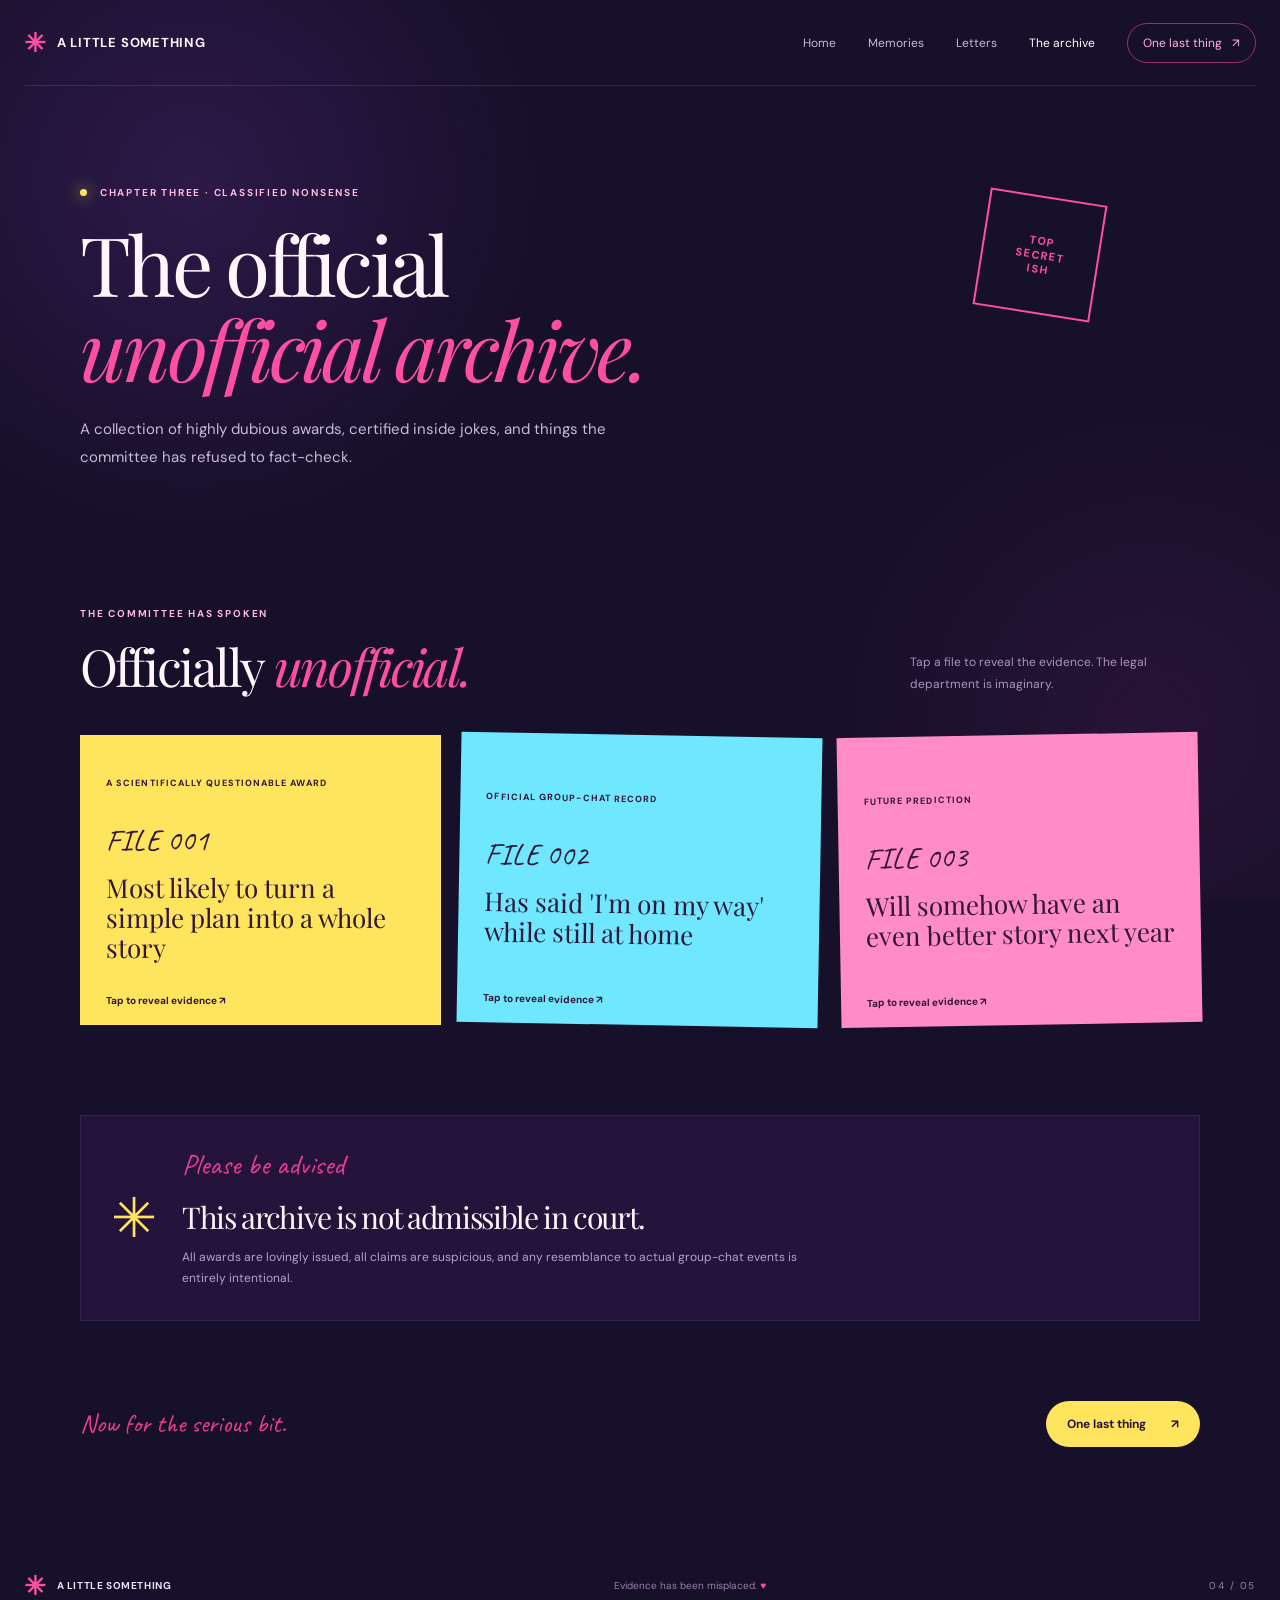
==== archive.html @ 9e16cc61 "first upload" ====
<!doctype html>
<html lang="en">
<head>
  <meta charset="utf-8"><meta name="viewport" content="width=device-width, initial-scale=1"><meta name="theme-color" content="#17102b"><title>The Unfiltered Archive</title>
  <link rel="preconnect" href="https://fonts.googleapis.com"><link rel="preconnect" href="https://fonts.gstatic.com" crossorigin>
  <link href="https://fonts.googleapis.com/css2?family=DM+Sans:wght@400;500;600;700&family=Playfair+Display:ital,wght@0,400;0,500;0,600;1,400;1,500&family=Caveat:wght@400;500;600;700&display=swap" rel="stylesheet">
  <link rel="stylesheet" href="styles.css"><script src="script.js" defer></script>
</head>
<body data-page="archive">
  <div class="scroll-progress" aria-hidden="true"></div>
  <header class="site-header"><a class="brand" href="index.html"><span class="brand-mark">✳</span> a little something</a><button class="menu-toggle" aria-label="Open navigation" aria-expanded="false">☰</button><nav class="site-nav"><a href="index.html">Home</a><a href="memories.html">Memories</a><a href="letters.html">Letters</a><a class="active" href="archive.html">The archive</a><a class="nav-special" href="final.html">One last thing <span>↗</span></a></nav></header>
  <main class="inner-page">
    <section class="page-hero archive-hero section-wrap"><p class="eyebrow"><span class="eyebrow-dot"></span> CHAPTER THREE · CLASSIFIED NONSENSE</p><h1>The official<br><em>unofficial archive.</em></h1><p class="hero-lede">A collection of highly dubious awards, certified inside jokes, and things the committee has refused to fact-check.</p><div class="archive-stamp">TOP<br>SECRET<br><span>ISH</span></div></section>
    <section class="section-wrap content-section"><div class="section-heading heading-row"><div><p class="eyebrow">THE COMMITTEE HAS SPOKEN</p><h2>Officially <em>unofficial.</em></h2></div><p class="section-aside">Tap a file to reveal the evidence. The legal department is imaginary.</p></div><div class="facts-grid" id="facts-grid"></div></section>
    <section class="section-wrap archive-note"><div class="archive-note-symbol">✳</div><div><span class="handwritten">Please be advised</span><h2>This archive is not admissible in court.</h2><p>All awards are lovingly issued, all claims are suspicious, and any resemblance to actual group-chat events is entirely intentional.</p></div></section>
    <section class="page-next section-wrap"><span class="handwritten">Now for the serious bit.</span><a class="button button-dark" href="final.html">One last thing <span>↗</span></a></section>
  </main>
  <footer class="site-footer"><a class="brand" href="index.html"><span class="brand-mark">✳</span> a little something</a><span>Evidence has been misplaced. <span class="footer-heart">♥</span></span><span class="footer-page">04 / 05</span></footer>
</body>
</html>
---- styles.css ----
/* Birthday scrapbook theme: electric pink, purple, lemon and blue */
:root {
  --navy: #17102b;
  --navy-2: #261442;
  --slate: #392052;
  --pink: #ff4fa3;
  --pink-light: #ffb8dc;
  --paper: #fff0f7;
  --paper-deep: #ffcce5;
  --ink: #3c1740;
  --muted: #c0a9d0;
  --yellow: #ffe45e;
  --blue: #6ee7ff;
  --purple: #b58aff;
  --serif: "Playfair Display", Georgia, serif;
  --sans: "DM Sans", sans-serif;
  --script: "Caveat", cursive;
}
* { box-sizing: border-box; }
html { scroll-behavior: smooth; }
body { margin: 0; background: var(--navy); color: #fff5fb; font-family: var(--sans); overflow-x: hidden; }
body::before { content: ""; position: fixed; inset: 0; pointer-events: none; z-index: -1; opacity: .25; background-image: radial-gradient(circle at 15% 20%, #7138a0 0, transparent 28%), radial-gradient(circle at 90% 80%, #5c205d 0, transparent 25%); }
a { color: inherit; text-decoration: none; }
button { font: inherit; cursor: pointer; }
img { display: block; max-width: 100%; }
[hidden] { display: none !important; }
.scroll-progress { position: fixed; z-index: 100; top: 0; left: 0; height: 4px; width: 0; background: linear-gradient(90deg,var(--pink),var(--yellow),var(--blue)); }
.site-header { width: min(1240px, calc(100% - 48px)); margin: auto; height: 86px; display: flex; align-items: center; justify-content: space-between; border-bottom: 1px solid rgba(255,255,255,.1); position: relative; z-index: 20; }
.brand { display: inline-flex; align-items: center; gap: 10px; font-size: 13px; font-weight: 700; letter-spacing: .06em; text-transform: uppercase; white-space: nowrap; }
.brand-mark { color: var(--pink); font-size: 26px; }
.site-nav { display: flex; align-items: center; gap: clamp(14px,2.5vw,34px); color: #c8b8d8; font-size: 12px; }
.site-nav a { transition: color .2s, transform .2s; }
.site-nav a:hover,.site-nav a.active { color: #fff; }
.site-nav a:hover { transform: translateY(-2px); }
.nav-special { border: 1px solid rgba(255,79,163,.55); border-radius: 99px; padding: 11px 15px; color: var(--pink-light)!important; }
.nav-special span { margin-left: 7px; }
.menu-toggle { display: none; color: white; border: 1px solid #57416c; background: transparent; border-radius: 10px; padding: 8px 11px; }
.section-wrap { width: min(1120px, calc(100% - 48px)); margin-inline: auto; }
.home-hero { min-height: 650px; display: grid; grid-template-columns: 1.05fr .95fr; align-items: center; position: relative; padding-top: 45px; padding-bottom: 90px; }
.hero-copy { position: relative; z-index: 2; animation: rise .8s both; }
.eyebrow { color: var(--pink-light); font-size: 10px; font-weight: 700; letter-spacing: .18em; text-transform: uppercase; margin: 0 0 22px; }
.eyebrow-dot { display: inline-block; width: 7px; height: 7px; background: var(--yellow); border-radius: 50%; margin-right: 9px; box-shadow: 0 0 15px var(--yellow); }
h1,h2,h3,p { margin-top: 0; }
h1,h2 { font-family: var(--serif); font-weight: 400; letter-spacing: -.045em; }
h1 { font-size: clamp(48px,6.3vw,82px); line-height: 1.04; margin-bottom: 23px; }
h1 em,h2 em { color: var(--pink); font-weight: 400; }
.hero-lede { color: #c8bad5; font-size: 15px; line-height: 1.9; max-width: 475px; }
.button { border: 0; display: inline-flex; gap: 25px; align-items: center; justify-content: center; border-radius: 999px; padding: 15px 21px; font-size: 12px; font-weight: 700; transition: transform .2s, box-shadow .2s; }
.button:hover { transform: translateY(-3px); box-shadow: 0 12px 28px #0003; }
.button-primary { background: var(--pink); color: #301032; box-shadow: 0 7px 25px #ff4fa333; }
.button-dark { background: var(--yellow); color: #291339; }
.button-outline { color: white; border: 1px solid #8e6ba5; background: transparent; }
.hero-signoff { display: flex; align-items: center; gap: 11px; margin-top: 35px; color: #a993bd; font-size: 11px; }
.scribble-heart { color: var(--pink); font-size: 26px; }
.hero-art { position: relative; min-height: 470px; animation: rise .9s .15s both; }
.photo-card { position: absolute; background: #fff1f7; padding: 10px 10px 34px; box-shadow: 0 24px 65px #0005; color: var(--ink); }
.photo-card img { width: 100%; height: 100%; object-fit: cover; }
.photo-card-main { width: 300px; height: 355px; top: 45px; left: 50px; transform: rotate(5deg); }
.photo-caption { font: 22px var(--script); display: block; padding: 5px 4px 0; }
.photo-card-small { width: 170px; height: 190px; top: 235px; right: 5px; transform: rotate(-9deg); z-index: 2; padding-bottom: 26px; }
.mini-tape { position: absolute; width: 62px; height: 18px; background: #ffe45ecc; top: -8px; left: 40%; transform: rotate(6deg); }
.hero-note { position: absolute; z-index: 3; right: 15px; top: 38px; background: var(--yellow); color: #3c1740; padding: 16px 19px; transform: rotate(7deg); box-shadow: 0 8px 20px #0002; }
.hero-note span:first-child { display: block; font-size: 8px; text-transform: uppercase; letter-spacing: .15em; margin-bottom: 7px; }
.hero-note strong { font: 21px/1.2 var(--script); }
.note-doodle { position: absolute; right: 8px; bottom: -15px; font-size: 27px; color: #ed3d91; }
.sticker { position: absolute; color: var(--pink); font-size: 54px; z-index: 4; }
.sticker-star { top: 5px; left: 12px; transform: rotate(-12deg); }
.sticker-sparkle { bottom: 22px; left: 20px; color: var(--blue); font-size: 45px; }
.hero-orbit { position: absolute; border: 1px solid #ff4fa329; border-radius: 50%; pointer-events: none; }
.orbit-one { width: 580px; height: 580px; right: -140px; top: 20px; }
.orbit-two { width: 420px; height: 420px; right: -60px; top: 100px; border-color: #b58aff26; }
.hero-bottom-label { position: absolute; bottom: 27px; left: 0; right: 0; display: flex; align-items: center; gap: 16px; color: #8f7ba4; font-size: 9px; letter-spacing: .16em; }
.hero-bottom-label .line { width: 60px; height: 1px; background: #5e496e; }
.welcome-section { padding-top: 70px; padding-bottom: 100px; }
.section-heading { margin-bottom: 28px; }
.section-heading h2 { font-size: clamp(35px,4vw,52px); margin-bottom: 0; }
.section-heading .eyebrow { margin-bottom: 12px; }
.welcome-card { max-width: 800px; margin-inline: auto; }
.paper-card { position: relative; background: var(--paper); color: var(--ink); padding: clamp(28px,5vw,58px); box-shadow: 12px 15px 0 #ff4fa32b; }
.paper-card::before { content: ""; position: absolute; inset: 12px; border: 1px dashed #e8a9c9; pointer-events: none; }
.handwritten { display: block; color: #e83d91; font: 29px var(--script); margin-bottom: 14px; }
.welcome-card p,.final-letter p { position: relative; font-size: 14px; line-height: 1.95; color: #65435f; max-width: 690px; }
.welcome-signature { position: relative; margin-top: 25px; font: 22px var(--script); }
.signature-heart { color: #ff4fa3; font-size: 20px; margin-left: 6px; }
.heading-row { display: flex; align-items: end; justify-content: space-between; gap: 30px; }
.section-aside { max-width: 290px; color: #a997ba; font-size: 12px; line-height: 1.8; margin-bottom: 4px; }
.chapter-section { padding-bottom: 110px; }
.chapter-grid { display: grid; grid-template-columns: repeat(4,1fr); gap: 15px; margin-top: 32px; }
.chapter-card { position: relative; min-height: 275px; border-radius: 5px; padding: 24px 21px; color: #301638; overflow: hidden; transition: transform .25s; }
.chapter-card:hover { transform: translateY(-7px) rotate(-1deg); }
.chapter-pink { background: #ff8bc7; }.chapter-yellow { background: #ffe45e; }.chapter-blue { background: #6ee7ff; }.chapter-purple { background: #b58aff; }
.chapter-number { font-size: 10px; font-weight: 700; opacity: .65; letter-spacing: .1em; }
.chapter-icon { display: block; font-size: 29px; margin-top: 26px; }
.chapter-card h3 { font: 26px/1.1 var(--serif); margin: 17px 0 10px; }
.chapter-card p { font-size: 11px; line-height: 1.7; max-width: 200px; }
.chapter-link { position: absolute; bottom: 20px; font-size: 10px; font-weight: 700; }
.quote-strip { padding: 55px 24px 60px; text-align: center; background: #24133b; border-top: 1px solid #ffffff12; border-bottom: 1px solid #ffffff12; }
.quote-mark { font: 60px var(--serif); color: var(--pink); line-height: .8; }
.quote-strip p { font: clamp(23px,3vw,36px) var(--serif); margin: 10px 0 18px; }
.quote-credit { color: #9f8ab5; font-size: 9px; letter-spacing: .17em; }
.site-footer { width: min(1240px,calc(100% - 48px)); margin: auto; padding: 25px 0; min-height: 88px; display: flex; align-items: center; justify-content: space-between; gap: 20px; color: #9580aa; font-size: 10px; }
.site-footer .brand { color: #eee2f8; font-size: 10px; }
.footer-heart { color: var(--pink); }
.footer-page { letter-spacing: .15em; }
.inner-page { min-height: 75vh; }
.page-hero { position: relative; padding-top: 100px; padding-bottom: 85px; min-height: 390px; }
.page-hero h1 { font-size: clamp(48px,7vw,82px); }
.page-hero .hero-lede { max-width: 530px; }
.hero-stamp,.archive-stamp { position: absolute; right: 9%; top: 110px; width: 118px; height: 118px; border: 2px solid var(--yellow); border-radius: 50%; color: var(--yellow); display: grid; place-content: center; text-align: center; font-size: 11px; font-weight: 700; letter-spacing: .13em; transform: rotate(12deg); }
.hero-stamp span { font-size: 20px; }
.content-section { padding-top: 35px; padding-bottom: 85px; }
.video-grid { display: grid; grid-template-columns: repeat(3,1fr); gap: 18px; margin-top: 35px; }
.video-card { background: #25173a; border: 1px solid #ffffff12; padding: 10px; cursor: pointer; transition: transform .25s,border-color .25s; }
.video-card:hover { transform: translateY(-5px); border-color: #ff4fa380; }
.video-thumb { height: 210px; position: relative; overflow: hidden; background: #38214d; }
.video-thumb img { width: 100%; height: 100%; object-fit: cover; transition: transform .4s; }
.video-card:hover .video-thumb img { transform: scale(1.04); }
.play-button { position: absolute; width: 48px; height: 48px; display: grid; place-items: center; border-radius: 50%; background: var(--pink); color: #301032; top: 50%; left: 50%; transform: translate(-50%,-50%); font-size: 17px; box-shadow: 0 0 0 9px #ff4fa330; }
.video-info { padding: 16px 8px 9px; }
.video-info .mini-label { color: var(--pink-light); font-size: 9px; letter-spacing: .13em; text-transform: uppercase; }
.video-info h3 { font: 24px var(--serif); margin: 9px 0; }
.video-info p { color: #b4a3c6; font-size: 11px; line-height: 1.7; margin-bottom: 0; }
.photo-grid { display: grid; grid-template-columns: repeat(3,1fr); gap: 25px; margin-top: 35px; align-items: start; }
.scrap-photo { padding: 10px 10px 35px; background: var(--paper); color: var(--ink); position: relative; cursor: pointer; box-shadow: 0 15px 35px #0003; transition: transform .25s; }
.scrap-photo:nth-child(3n+1) { transform: rotate(-2deg); }.scrap-photo:nth-child(3n+2) { transform: rotate(2deg); margin-top: 20px; }.scrap-photo:nth-child(3n) { transform: rotate(-1deg); margin-top: 7px; }
.scrap-photo:hover { transform: translateY(-6px) rotate(0); z-index: 2; }
.scrap-photo img { width: 100%; height: 250px; object-fit: cover; }
.scrap-photo .photo-date { font-size: 8px; color: #b43b81; letter-spacing: .15em; margin: 13px 0 5px; }
.scrap-photo p { font: 21px/1.1 var(--script); margin: 0; }
.edit-hint { margin-top: 24px; color: #8f7ba4; font-size: 10px; }
code { background: #ffffff12; padding: 3px 5px; border-radius: 4px; color: var(--pink-light); }
.page-next { display: flex; align-items: center; justify-content: space-between; gap: 20px; padding-top: 20px; padding-bottom: 95px; }
.page-next .handwritten { margin-bottom: 0; font-size: 26px; }
.letters-hero { min-height: 380px; }
.floating-heart { position: absolute; right: 15%; top: 150px; color: var(--pink); font-size: 90px; transform: rotate(12deg); animation: float 4s ease-in-out infinite; }
.letters-grid { display: grid; grid-template-columns: repeat(2,1fr); gap: 22px; margin-top: 35px; }
.letter-card { text-align: left; width: 100%; min-height: 230px; padding: 26px; background: var(--paper); color: var(--ink); border: 0; position: relative; box-shadow: 8px 8px 0 #ff4fa322; transition: transform .25s; }
.letter-card:nth-child(even) { background: #fff1ae; transform: rotate(1deg); }.letter-card:nth-child(odd) { transform: rotate(-.7deg); }
.letter-card:hover { transform: translateY(-5px) rotate(0); }
.letter-card::after { content: "✉"; position: absolute; right: 20px; bottom: 14px; color: #ed4d9a; font-size: 30px; opacity: .8; }
.letter-card .letter-category { color: #b83b81; font-size: 9px; font-weight: 700; letter-spacing: .15em; }
.letter-card h3 { font: 29px/1.1 var(--serif); margin: 25px 0 10px; }
.letter-card p { color: #775a73; font-size: 12px; line-height: 1.7; max-width: 360px; }
.letter-card .letter-author { font: 22px var(--script); }
.paper-quote { margin-top: 10px; margin-bottom: 90px; padding: 42px; text-align: center; border: 1px solid #ffffff16; background: #24133b; }
.paper-quote p { font: clamp(24px,3.5vw,39px)/1.35 var(--serif); max-width: 760px; margin: 15px auto 20px; }
.facts-grid { display: grid; grid-template-columns: repeat(3,1fr); gap: 18px; margin-top: 35px; }
.fact-card { min-height: 290px; padding: 26px; color: #301638; background: var(--yellow); position: relative; cursor: pointer; border: 0; text-align: left; transition: transform .25s; }
.fact-card:nth-child(2) { background: var(--blue); transform: rotate(1deg); }.fact-card:nth-child(3) { background: #ff8bc7; transform: rotate(-1deg); }
.fact-card:hover { transform: translateY(-6px) rotate(0); }
.fact-card .fact-label { font-size: 9px; font-weight: 700; letter-spacing: .12em; text-transform: uppercase; }
.fact-card .fact-number { display: block; font: 30px var(--script); margin: 30px 0 14px; }
.fact-card h3 { font: 26px/1.15 var(--serif); }
.fact-card .fact-detail { display: none; font-size: 12px; line-height: 1.8; }
.fact-card.revealed .fact-title { display: none; }.fact-card.revealed .fact-detail { display: block; }.fact-card.revealed .fact-number { margin-top: 12px; }
.fact-card .fact-tap { position: absolute; bottom: 18px; font-size: 10px; font-weight: 700; }
.archive-stamp { border-radius: 0; border-color: var(--pink); color: var(--pink); transform: rotate(9deg); }
.archive-note { display: flex; align-items: center; gap: 25px; margin-top: 5px; margin-bottom: 60px; padding: 30px; background: #24133b; border: 1px solid #ffffff12; }
.archive-note-symbol { font-size: 55px; color: var(--yellow); }
.archive-note h2 { font-size: 30px; margin: 0 0 10px; }
.archive-note p { color: #b7a3c9; font-size: 12px; line-height: 1.8; max-width: 650px; margin: 0; }
.final-page { overflow: hidden; }
.final-hero { min-height: 510px; text-align: center; padding-top: 110px; position: relative; }
.final-hero .hero-lede { margin: 0 auto 28px; }
.final-hero h1 { font-size: clamp(49px,7vw,88px); }
.final-sparkle { position: absolute; color: var(--pink); font-size: 48px; animation: float 4s ease-in-out infinite; }
.sparkle-a { left: 12%; top: 180px; color: var(--yellow); }.sparkle-b { right: 14%; top: 150px; color: var(--blue); animation-delay: -1s; }.sparkle-c { right: 23%; bottom: 70px; font-size: 60px; animation-delay: -2s; }
.final-letter-wrap { max-width: 850px; padding-bottom: 70px; }
.final-letter h2 { position: relative; font-size: 37px; margin: 0 0 22px; }
.final-letter p { position: relative; }
.final-signature { font: 25px var(--script)!important; margin-top: 30px; }
.final-actions { display: flex; flex-wrap: wrap; justify-content: center; gap: 12px; margin-top: 30px; }
.final-footer-note { text-align: center; padding-top: 15px; padding-bottom: 85px; }
.final-footer-note p { color: #b5a0c7; }
.big-heart { display: inline-block; font-size: 48px; color: var(--pink); animation: heartbeat 1.5s infinite; }
.confetti-layer { position: fixed; inset: 0; pointer-events: none; overflow: hidden; z-index: 90; }
.confetti { position: absolute; top: -20px; width: 9px; height: 14px; animation: confetti-fall var(--fall-time,3s) linear forwards; border-radius: 2px; }
.modal { display: none; position: fixed; inset: 0; z-index: 80; align-items: center; justify-content: center; padding: 20px; }
.modal.open { display: flex; }
.modal-backdrop { position: absolute; inset: 0; background: #10091be8; backdrop-filter: blur(7px); }
.modal-panel { position: relative; z-index: 1; width: min(760px,100%); max-height: 90vh; overflow: auto; background: var(--paper); color: var(--ink); padding: clamp(25px,5vw,45px); box-shadow: 0 25px 80px #0008; animation: rise .3s both; }
.modal-close { position: absolute; top: 10px; right: 14px; border: 0; background: transparent; color: var(--ink); font-size: 31px; line-height: 1; z-index: 2; }
.modal-panel h2 { font-size: 34px; }
.modal-panel p { font-size: 14px; line-height: 1.9; white-space: pre-line; }
.modal-video { width: 100%; aspect-ratio: 16/9; border: 0; background: #170d26; margin-bottom: 20px; }
.modal-image { width: 100%; max-height: 55vh; object-fit: contain; background: #28163b; }
.modal-caption { font: 25px var(--script); margin-top: 15px; }
.confetti-layer { pointer-events: none; }
@keyframes rise { from { opacity: 0; transform: translateY(22px); } to { opacity: 1; transform: translateY(0); } }
@keyframes float { 0%,100% { transform: translateY(0) rotate(8deg); } 50% { transform: translateY(-14px) rotate(-7deg); } }
@keyframes heartbeat { 0%,100% { transform: scale(1); } 50% { transform: scale(1.16); } }
@keyframes confetti-fall { to { transform: translateY(110vh) rotate(760deg); opacity: .1; } }
@media (max-width: 850px) {
  .site-nav { gap: 13px; }.site-nav a { font-size: 11px; }
  .home-hero { grid-template-columns: 1fr; padding-top: 65px; }.hero-art { min-height: 450px; width: min(500px,100%); margin: 10px auto 0; }
  .hero-orbit { right: -50px; }.chapter-grid { grid-template-columns: repeat(2,1fr); }.video-grid,.facts-grid { grid-template-columns: repeat(2,1fr); }
  .photo-grid { gap: 18px; }.scrap-photo img { height: 210px; }
}
@media (max-width: 620px) {
  .site-header { width: calc(100% - 32px); height: 72px; }.menu-toggle { display: block; }
  .site-nav { display: none; position: absolute; top: 62px; left: 0; right: 0; padding: 18px; flex-direction: column; align-items: stretch; background: #241337; border: 1px solid #ffffff1a; border-radius: 12px; }
  .site-nav.open { display: flex; }.site-nav a { padding: 9px; font-size: 13px; }.nav-special { text-align: center; }
  .section-wrap { width: calc(100% - 32px); }.home-hero { padding-top: 45px; min-height: 0; padding-bottom: 75px; } h1 { font-size: 48px; }
  .hero-art { min-height: 350px; transform: scale(.9); transform-origin: top center; margin-bottom: -20px; }.photo-card-main { width: 240px; height: 285px; left: 25px; top: 35px; }.photo-card-small { width: 135px; height: 150px; top: 195px; right: 0; }.hero-note { right: 0; top: 15px; padding: 12px; }.hero-note strong { font-size: 18px; }.sticker-star { left: 0; }.orbit-one { width: 350px; height: 350px; right: -110px; }.orbit-two { width: 270px; height: 270px; right: -60px; }
  .hero-bottom-label { bottom: 18px; }.welcome-section { padding-top: 45px; padding-bottom: 65px; }.paper-card { padding: 28px 23px; }.heading-row { align-items: start; flex-direction: column; gap: 12px; }.section-aside { max-width: 100%; }.chapter-grid { grid-template-columns: 1fr 1fr; gap: 10px; }.chapter-card { padding: 17px; min-height: 250px; }.chapter-card h3 { font-size: 22px; }.chapter-card p { font-size: 10px; }
  .site-footer { width: calc(100% - 32px); flex-wrap: wrap; }.site-footer > span:nth-child(2) { order: 3; width: 100%; }.page-hero { padding-top: 65px; padding-bottom: 50px; min-height: 0; }.page-hero h1 { font-size: 49px; }.hero-stamp,.archive-stamp { position: relative; top: auto; right: auto; margin-top: 25px; width: 90px; height: 90px; font-size: 9px; }.content-section { padding-top: 20px; padding-bottom: 55px; }
  .video-grid,.photo-grid,.letters-grid,.facts-grid { grid-template-columns: 1fr; }.video-thumb { height: 230px; }.scrap-photo:nth-child(n) { margin-top: 0; transform: rotate(-.5deg); }.scrap-photo img { height: 270px; }.letters-grid { gap: 18px; }.letter-card:nth-child(n) { transform: rotate(0); }.floating-heart { top: auto; right: 7%; bottom: 8px; font-size: 60px; }.paper-quote { padding: 30px 22px; margin-bottom: 60px; }.page-next { align-items: start; flex-direction: column; padding-bottom: 65px; }.archive-note { align-items: start; padding: 23px; gap: 15px; }.archive-note-symbol { font-size: 36px; }.archive-note h2 { font-size: 25px; }.final-hero { padding-top: 80px; min-height: 470px; }.sparkle-a { left: 2%; top: 100px; }.sparkle-b { right: 2%; top: 100px; }.sparkle-c { right: 8%; bottom: 25px; }.final-actions { flex-direction: column; align-items: stretch; }.modal { padding: 10px; }.modal-panel { max-height: 94vh; padding: 28px 20px; }
}
@media (prefers-reduced-motion: reduce) { *,*::before,*::after { scroll-behavior: auto!important; animation-duration: .01ms!important; animation-iteration-count: 1!important; transition-duration: .01ms!important; } }
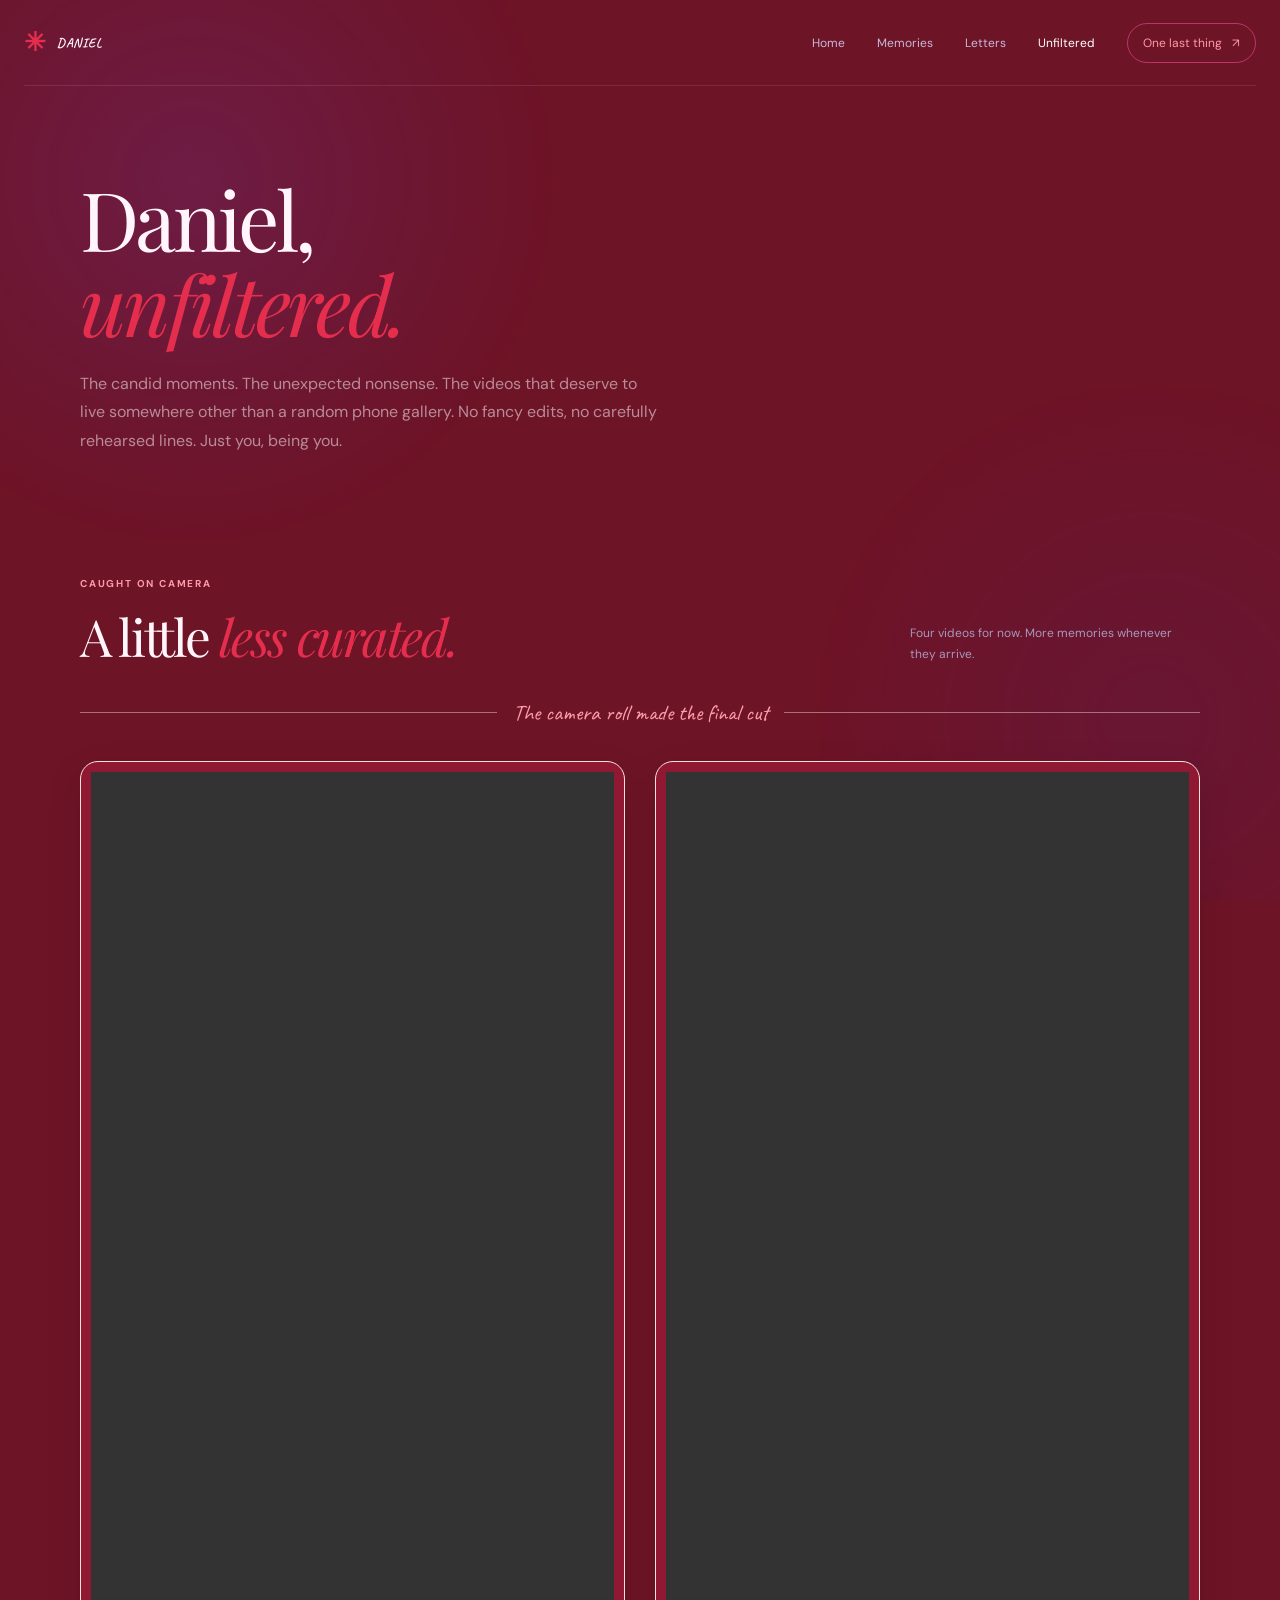
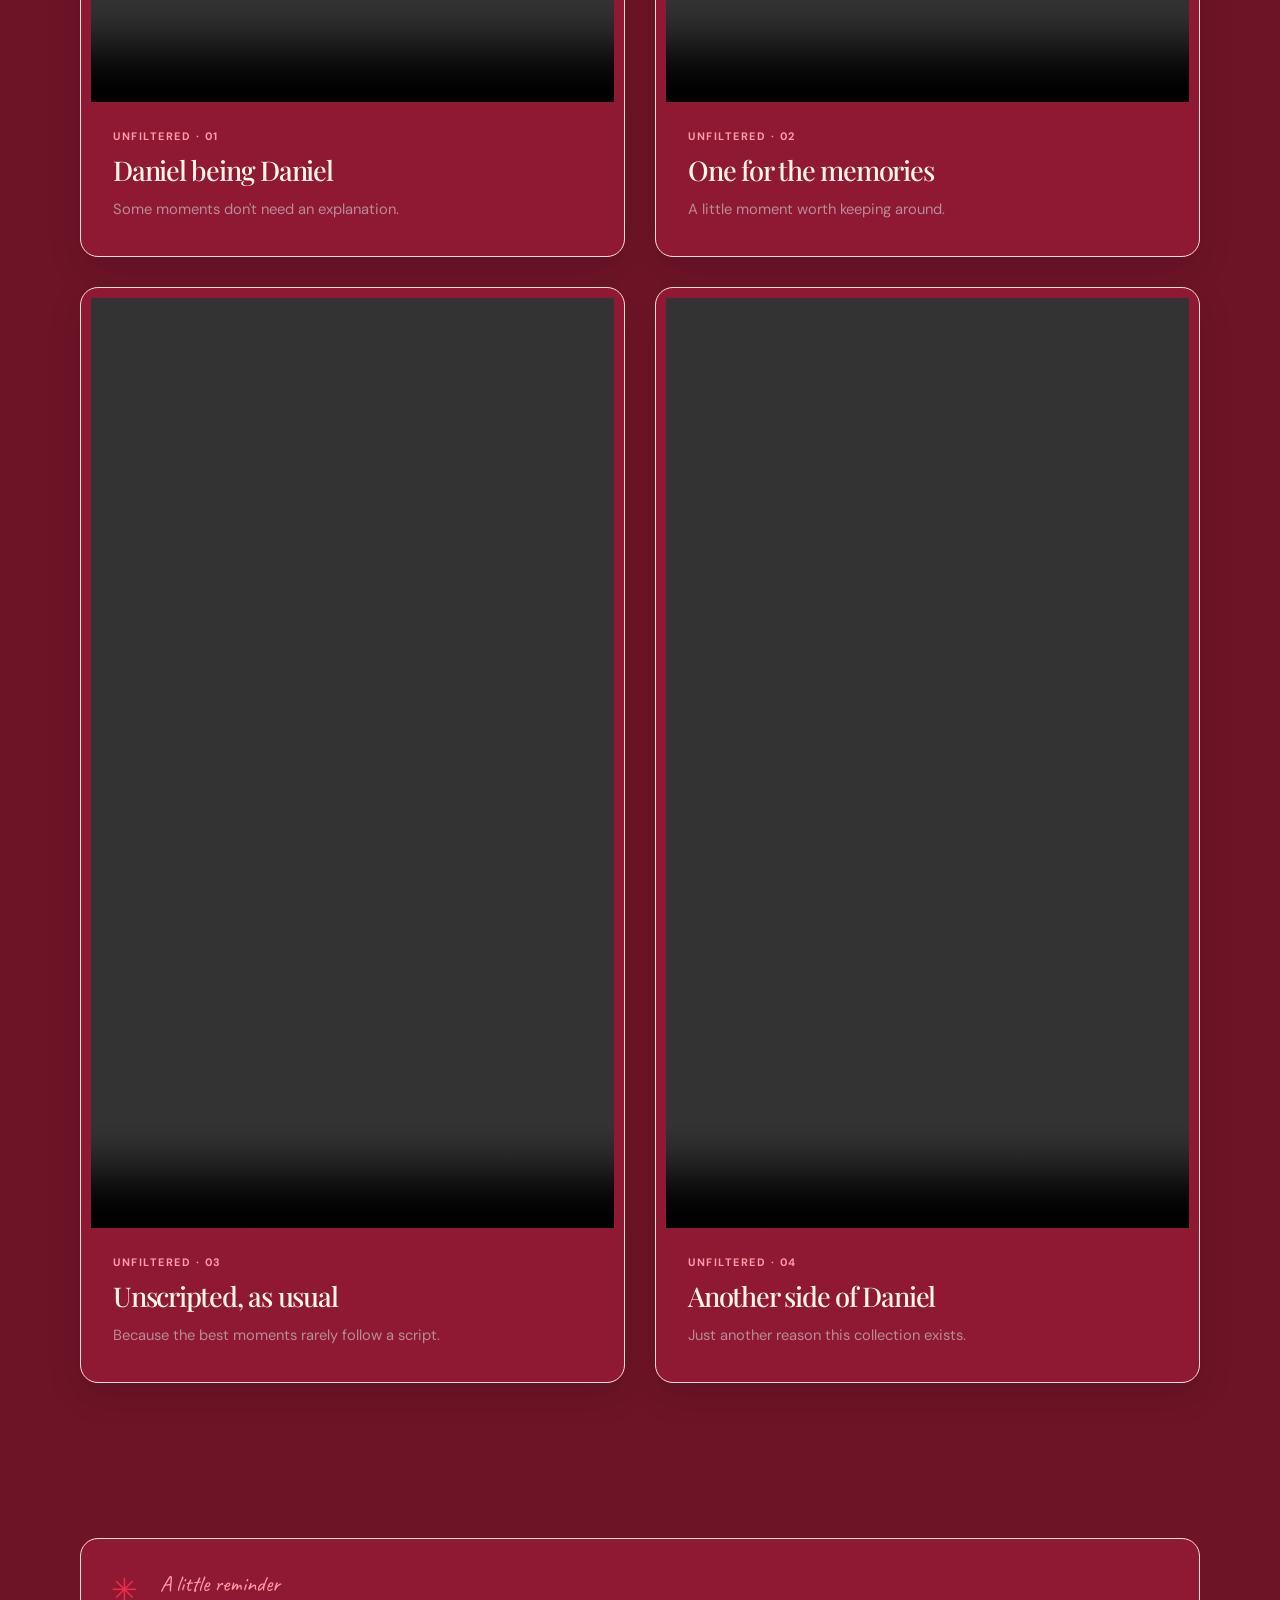
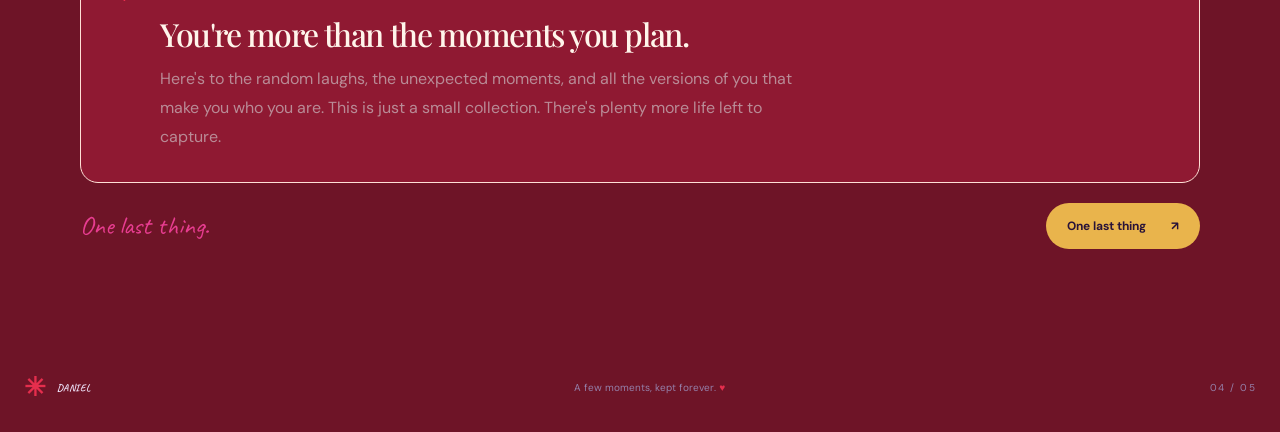
==== commit f2d3cdfc: "Major update" ====
--- a/archive.html
+++ b/archive.html
@@ -1,20 +1,395 @@
+
 <!doctype html>
 <html lang="en">
+
 <head>
-  <meta charset="utf-8"><meta name="viewport" content="width=device-width, initial-scale=1"><meta name="theme-color" content="#17102b"><title>The Unfiltered Archive</title>
-  <link rel="preconnect" href="https://fonts.googleapis.com"><link rel="preconnect" href="https://fonts.gstatic.com" crossorigin>
-  <link href="https://fonts.googleapis.com/css2?family=DM+Sans:wght@400;500;600;700&family=Playfair+Display:ital,wght@0,400;0,500;0,600;1,400;1,500&family=Caveat:wght@400;500;600;700&display=swap" rel="stylesheet">
-  <link rel="stylesheet" href="styles.css"><script src="script.js" defer></script>
+  <meta charset="utf-8">
+  <meta name="viewport" content="width=device-width, initial-scale=1">
+  <meta name="theme-color" content="#6e1427">
+  <title>Daniel, Unfiltered</title>
+
+  <link rel="preconnect" href="https://fonts.googleapis.com">
+  <link rel="preconnect" href="https://fonts.gstatic.com" crossorigin>
+  <link
+    href="https://fonts.googleapis.com/css2?family=DM+Sans:wght@400;500;600;700&family=Playfair+Display:ital,wght@0,400;0,500;0,600;1,400;1,500&family=Caveat:wght@400;500;600;700&display=swap"
+    rel="stylesheet">
+
+  <link rel="stylesheet" href="styles.css">
+
+  <style>
+    /* Daniel, Unfiltered */
+    .unfiltered-hero {
+      position: relative;
+      overflow: hidden;
+      padding-top: 90px;
+      padding-bottom: 70px;
+    }
+
+    .unfiltered-hero .eyebrow {
+      position: relative;
+      z-index: 1;
+    }
+
+    .unfiltered-hero h1 {
+      position: relative;
+      z-index: 1;
+      max-width: 850px;
+    }
+
+    .unfiltered-hero h1 em {
+      color: var(--pink);
+    }
+
+    .unfiltered-intro {
+      max-width: 580px;
+      margin-top: 22px;
+      line-height: 1.8;
+      color: var(--muted);
+    }
+
+    .unfiltered-divider {
+      display: flex;
+      align-items: center;
+      gap: 16px;
+      margin: 0 0 34px;
+    }
+
+    .unfiltered-divider::before,
+    .unfiltered-divider::after {
+      content: "";
+      height: 1px;
+      flex: 1;
+      background: var(--paper-deep);
+      opacity: 0.45;
+    }
+
+    .unfiltered-divider span {
+      color: var(--pink-light);
+      font-family: var(--script);
+      font-size: 1.4rem;
+      white-space: nowrap;
+    }
+
+    .unfiltered-video-grid {
+      display: grid;
+      grid-template-columns: repeat(2, minmax(0, 1fr));
+      gap: 30px;
+      align-items: start;
+    }
+
+    .video-card {
+      min-width: 0;
+      overflow: hidden;
+      border: 1px solid var(--paper-deep);
+      border-radius: 18px;
+      background: var(--navy-2);
+      box-shadow: 0 12px 35px rgba(0, 0, 0, 0.12);
+      transition: transform 220ms ease, box-shadow 220ms ease;
+    }
+
+    .video-card:hover {
+      transform: translateY(-4px);
+      box-shadow: 0 18px 42px rgba(0, 0, 0, 0.2);
+    }
+
+    .video-frame {
+      position: relative;
+      overflow: hidden;
+      background: #171719;
+      aspect-ratio: 9 / 16;
+    }
+
+    .video-frame video {
+      display: block;
+      width: 100%;
+      height: 100%;
+      object-fit: contain;
+      background: #171719;
+    }
+
+    .video-card-copy {
+      padding: 22px 22px 24px;
+    }
+
+    .video-label {
+      display: inline-block;
+      margin-bottom: 10px;
+      color: var(--pink-light);
+      font-family: var(--sans);
+      font-size: 0.68rem;
+      font-weight: 700;
+      letter-spacing: 0.14em;
+      text-transform: uppercase;
+    }
+
+    .video-card-copy h2 {
+      margin: 0 0 9px;
+      color: var(--paper);
+      font-family: var(--serif);
+      font-size: clamp(1.25rem, 2.5vw, 1.7rem);
+      font-weight: 500;
+      line-height: 1.3;
+    }
+
+    .video-card-copy p {
+      margin: 0;
+      color: var(--muted);
+      font-size: 0.92rem;
+      line-height: 1.7;
+    }
+
+    .unfiltered-note {
+      display: flex;
+      align-items: flex-start;
+      gap: 22px;
+      margin-top: 70px;
+      padding: 30px;
+      border: 1px solid var(--paper-deep);
+      border-radius: 18px;
+      background: var(--navy-2);
+    }
+
+    .unfiltered-note-symbol {
+      flex-shrink: 0;
+      color: var(--pink);
+      font-size: 2rem;
+    }
+
+    .unfiltered-note .handwritten {
+      color: var(--pink-light);
+      font-size: 1.4rem;
+    }
+
+    .unfiltered-note h2 {
+      margin: 5px 0 10px;
+      color: var(--paper);
+      font-family: var(--serif);
+      font-size: clamp(1.4rem, 3vw, 2rem);
+      font-weight: 500;
+    }
+
+    .unfiltered-note p {
+      max-width: 650px;
+      margin: 0;
+      color: var(--muted);
+      line-height: 1.8;
+    }
+
+    @media (max-width: 700px) {
+      .unfiltered-hero {
+        padding-top: 55px;
+        padding-bottom: 45px;
+      }
+
+      .unfiltered-video-grid {
+        grid-template-columns: minmax(0, 1fr);
+        gap: 24px;
+      }
+
+      .video-card {
+        max-width: 460px;
+        width: 100%;
+        margin-inline: auto;
+      }
+
+      .video-card-copy {
+        padding: 18px;
+      }
+
+      .unfiltered-note {
+        gap: 14px;
+        padding: 22px;
+        margin-top: 45px;
+      }
+    }
+
+    @media (prefers-reduced-motion: reduce) {
+      .video-card {
+        transition: none;
+      }
+
+      .video-card:hover {
+        transform: none;
+      }
+    }
+  </style>
+
+  <script src="script.js" defer></script>
 </head>
+
 <body data-page="archive">
+
   <div class="scroll-progress" aria-hidden="true"></div>
-  <header class="site-header"><a class="brand" href="index.html"><span class="brand-mark">✳</span> a little something</a><button class="menu-toggle" aria-label="Open navigation" aria-expanded="false">☰</button><nav class="site-nav"><a href="index.html">Home</a><a href="memories.html">Memories</a><a href="letters.html">Letters</a><a class="active" href="archive.html">The archive</a><a class="nav-special" href="final.html">One last thing <span>↗</span></a></nav></header>
+
+  <header class="site-header">
+    <a class="brand" href="index.html">
+      <span class="brand-mark">✳</span> Daniel
+    </a>
+
+    <button class="menu-toggle" aria-label="Open navigation" aria-expanded="false">
+      ☰
+    </button>
+
+    <nav class="site-nav">
+      <a href="index.html">Home</a>
+      <a href="memories.html">Memories</a>
+      <a href="letters.html">Letters</a>
+      <a class="active" href="archive.html">Unfiltered</a>
+      <a class="nav-special" href="final.html">
+        One last thing <span>↗</span>
+      </a>
+    </nav>
+  </header>
+
   <main class="inner-page">
-    <section class="page-hero archive-hero section-wrap"><p class="eyebrow"><span class="eyebrow-dot"></span> CHAPTER THREE · CLASSIFIED NONSENSE</p><h1>The official<br><em>unofficial archive.</em></h1><p class="hero-lede">A collection of highly dubious awards, certified inside jokes, and things the committee has refused to fact-check.</p><div class="archive-stamp">TOP<br>SECRET<br><span>ISH</span></div></section>
-    <section class="section-wrap content-section"><div class="section-heading heading-row"><div><p class="eyebrow">THE COMMITTEE HAS SPOKEN</p><h2>Officially <em>unofficial.</em></h2></div><p class="section-aside">Tap a file to reveal the evidence. The legal department is imaginary.</p></div><div class="facts-grid" id="facts-grid"></div></section>
-    <section class="section-wrap archive-note"><div class="archive-note-symbol">✳</div><div><span class="handwritten">Please be advised</span><h2>This archive is not admissible in court.</h2><p>All awards are lovingly issued, all claims are suspicious, and any resemblance to actual group-chat events is entirely intentional.</p></div></section>
-    <section class="page-next section-wrap"><span class="handwritten">Now for the serious bit.</span><a class="button button-dark" href="final.html">One last thing <span>↗</span></a></section>
+
+    <!-- INTRO -->
+    <section class="page-hero section-wrap unfiltered-hero">
+      <!-- <p class="eyebrow">
+        <span class="eyebrow-dot"></span>
+        NO RETAKES · NO SCRIPT · JUST DANIEL
+      </p> -->
+
+      <h1>
+        Daniel,<br>
+        <em>unfiltered.</em>
+      </h1>
+
+      <p class="unfiltered-intro">
+        The candid moments. The unexpected nonsense. The videos that
+        deserve to live somewhere other than a random phone gallery.
+        No fancy edits, no carefully rehearsed lines. Just you, being you.
+      </p>
+    </section>
+
+    <!-- VIDEO COLLECTION -->
+    <section class="section-wrap content-section">
+
+      <div class="section-heading heading-row">
+        <div>
+          <p class="eyebrow">CAUGHT ON CAMERA</p>
+          <h2>A little <em>less curated.</em></h2>
+        </div>
+
+        <p class="section-aside">
+          Four videos for now. More memories whenever they arrive.
+        </p>
+      </div>
+
+      <div class="unfiltered-divider">
+        <span>The camera roll made the final cut</span>
+      </div>
+
+      <div class="unfiltered-video-grid">
+
+        <!-- VIDEO 1: Replace the video path and text below -->
+        <article class="video-card">
+          <div class="video-frame">
+            <video controls playsinline preload="metadata">
+              <source src="videos/IMG_9909.MP4" type="video/mp4">
+              Your browser does not support HTML video.
+            </video>
+          </div>
+
+          <div class="video-card-copy">
+            <span class="video-label">UNFILTERED · 01</span>
+            <h2>Daniel being Daniel</h2>
+            <p>Some moments don't need an explanation.</p>
+          </div>
+        </article>
+
+        <!-- VIDEO 2 -->
+        <article class="video-card">
+          <div class="video-frame">
+            <video controls playsinline preload="metadata">
+              <source src="videos/IMG_9916.MP4" type="video/mp4">
+              Your browser does not support HTML video.
+            </video>
+          </div>
+
+          <div class="video-card-copy">
+            <span class="video-label">UNFILTERED · 02</span>
+            <h2>One for the memories</h2>
+            <p>A little moment worth keeping around.</p>
+          </div>
+        </article>
+
+        <!-- VIDEO 3 -->
+        <article class="video-card">
+          <div class="video-frame">
+            <video controls playsinline preload="metadata">
+              <source src="videos/IMG_9918.MP4" type="video/mp4">
+              Your browser does not support HTML video.
+            </video>
+          </div>
+
+          <div class="video-card-copy">
+            <span class="video-label">UNFILTERED · 03</span>
+            <h2>Unscripted, as usual</h2>
+            <p>Because the best moments rarely follow a script.</p>
+          </div>
+        </article>
+
+        <!-- VIDEO 4 -->
+        <article class="video-card">
+          <div class="video-frame">
+            <video controls playsinline preload="metadata">
+              <source src="videos/WhatsApp Video 2026-10-26 at 20.10.50.mp4" type="video/mp4">
+              Your browser does not support HTML video.
+            </video>
+          </div>
+
+          <div class="video-card-copy">
+            <span class="video-label">UNFILTERED · 04</span>
+            <h2>Another side of Daniel</h2>
+            <p>Just another reason this collection exists.</p>
+          </div>
+        </article>
+
+        <!--
+          TO ADD ANOTHER VIDEO:
+          Copy one complete <article class="video-card"> block.
+          Change the video filename, number, title and caption.
+        -->
+
+      </div>
+    </section>
+
+    <!-- CLOSING NOTE -->
+    <section class="section-wrap">
+      <div class="unfiltered-note">
+        <div class="unfiltered-note-symbol" aria-hidden="true">✳</div>
+
+        <div>
+          <span class="handwritten">A little reminder</span>
+          <h2>You're more than the moments you plan.</h2>
+          <p>
+            Here's to the random laughs, the unexpected moments, and all
+            the versions of you that make you who you are. This is just
+            a small collection. There's plenty more life left to capture.
+          </p>
+        </div>
+      </div>
+    </section>
+
+    <!-- NEXT PAGE -->
+    <section class="page-next section-wrap">
+      <span class="handwritten">One last thing.</span>
+      <a class="button button-dark" href="final.html">
+        One last thing <span>↗</span>
+      </a>
+    </section>
+
   </main>
-  <footer class="site-footer"><a class="brand" href="index.html"><span class="brand-mark">✳</span> a little something</a><span>Evidence has been misplaced. <span class="footer-heart">♥</span></span><span class="footer-page">04 / 05</span></footer>
+
+  <footer class="site-footer">
+    <a class="brand" href="index.html">
+      <span class="brand-mark">✳</span> Daniel
+    </a>
+
+    <span>A few moments, kept forever. <span class="footer-heart">♥</span></span>
+    <span class="footer-page">04 / 05</span>
+  </footer>
+
 </body>
-</html>+</html>
--- a/styles.css
+++ b/styles.css
@@ -1,209 +1,1592 @@
 /* Birthday scrapbook theme: electric pink, purple, lemon and blue */
+
+
 :root {
-  --navy: #17102b;
-  --navy-2: #261442;
-  --slate: #392052;
-  --pink: #ff4fa3;
-  --pink-light: #ffb8dc;
-  --paper: #fff0f7;
-  --paper-deep: #ffcce5;
-  --ink: #3c1740;
-  --muted: #c0a9d0;
-  --yellow: #ffe45e;
-  --blue: #6ee7ff;
-  --purple: #b58aff;
+  --navy: #6e1427;
+  --navy-2: #8f1932;
+  --slate: #b91c35;
+  --pink: #e52e4d;
+  --pink-light: #ff9aa9;
+  --paper: #fff5eb;
+  --paper-deep: #ffe0d6;
+  --ink: #421520;
+  --muted: #b98b96;
+  --yellow: #e9b44c;
+  --blue: #ffb3a7;
+  --purple: #c77d91;
   --serif: "Playfair Display", Georgia, serif;
   --sans: "DM Sans", sans-serif;
   --script: "Caveat", cursive;
 }
-* { box-sizing: border-box; }
-html { scroll-behavior: smooth; }
-body { margin: 0; background: var(--navy); color: #fff5fb; font-family: var(--sans); overflow-x: hidden; }
-body::before { content: ""; position: fixed; inset: 0; pointer-events: none; z-index: -1; opacity: .25; background-image: radial-gradient(circle at 15% 20%, #7138a0 0, transparent 28%), radial-gradient(circle at 90% 80%, #5c205d 0, transparent 25%); }
-a { color: inherit; text-decoration: none; }
-button { font: inherit; cursor: pointer; }
-img { display: block; max-width: 100%; }
-[hidden] { display: none !important; }
-.scroll-progress { position: fixed; z-index: 100; top: 0; left: 0; height: 4px; width: 0; background: linear-gradient(90deg,var(--pink),var(--yellow),var(--blue)); }
-.site-header { width: min(1240px, calc(100% - 48px)); margin: auto; height: 86px; display: flex; align-items: center; justify-content: space-between; border-bottom: 1px solid rgba(255,255,255,.1); position: relative; z-index: 20; }
-.brand { display: inline-flex; align-items: center; gap: 10px; font-size: 13px; font-weight: 700; letter-spacing: .06em; text-transform: uppercase; white-space: nowrap; }
-.brand-mark { color: var(--pink); font-size: 26px; }
-.site-nav { display: flex; align-items: center; gap: clamp(14px,2.5vw,34px); color: #c8b8d8; font-size: 12px; }
-.site-nav a { transition: color .2s, transform .2s; }
-.site-nav a:hover,.site-nav a.active { color: #fff; }
-.site-nav a:hover { transform: translateY(-2px); }
-.nav-special { border: 1px solid rgba(255,79,163,.55); border-radius: 99px; padding: 11px 15px; color: var(--pink-light)!important; }
-.nav-special span { margin-left: 7px; }
-.menu-toggle { display: none; color: white; border: 1px solid #57416c; background: transparent; border-radius: 10px; padding: 8px 11px; }
-.section-wrap { width: min(1120px, calc(100% - 48px)); margin-inline: auto; }
-.home-hero { min-height: 650px; display: grid; grid-template-columns: 1.05fr .95fr; align-items: center; position: relative; padding-top: 45px; padding-bottom: 90px; }
-.hero-copy { position: relative; z-index: 2; animation: rise .8s both; }
-.eyebrow { color: var(--pink-light); font-size: 10px; font-weight: 700; letter-spacing: .18em; text-transform: uppercase; margin: 0 0 22px; }
-.eyebrow-dot { display: inline-block; width: 7px; height: 7px; background: var(--yellow); border-radius: 50%; margin-right: 9px; box-shadow: 0 0 15px var(--yellow); }
-h1,h2,h3,p { margin-top: 0; }
-h1,h2 { font-family: var(--serif); font-weight: 400; letter-spacing: -.045em; }
-h1 { font-size: clamp(48px,6.3vw,82px); line-height: 1.04; margin-bottom: 23px; }
-h1 em,h2 em { color: var(--pink); font-weight: 400; }
-.hero-lede { color: #c8bad5; font-size: 15px; line-height: 1.9; max-width: 475px; }
-.button { border: 0; display: inline-flex; gap: 25px; align-items: center; justify-content: center; border-radius: 999px; padding: 15px 21px; font-size: 12px; font-weight: 700; transition: transform .2s, box-shadow .2s; }
-.button:hover { transform: translateY(-3px); box-shadow: 0 12px 28px #0003; }
-.button-primary { background: var(--pink); color: #301032; box-shadow: 0 7px 25px #ff4fa333; }
-.button-dark { background: var(--yellow); color: #291339; }
-.button-outline { color: white; border: 1px solid #8e6ba5; background: transparent; }
-.hero-signoff { display: flex; align-items: center; gap: 11px; margin-top: 35px; color: #a993bd; font-size: 11px; }
-.scribble-heart { color: var(--pink); font-size: 26px; }
-.hero-art { position: relative; min-height: 470px; animation: rise .9s .15s both; }
-.photo-card { position: absolute; background: #fff1f7; padding: 10px 10px 34px; box-shadow: 0 24px 65px #0005; color: var(--ink); }
-.photo-card img { width: 100%; height: 100%; object-fit: cover; }
-.photo-card-main { width: 300px; height: 355px; top: 45px; left: 50px; transform: rotate(5deg); }
-.photo-caption { font: 22px var(--script); display: block; padding: 5px 4px 0; }
-.photo-card-small { width: 170px; height: 190px; top: 235px; right: 5px; transform: rotate(-9deg); z-index: 2; padding-bottom: 26px; }
-.mini-tape { position: absolute; width: 62px; height: 18px; background: #ffe45ecc; top: -8px; left: 40%; transform: rotate(6deg); }
-.hero-note { position: absolute; z-index: 3; right: 15px; top: 38px; background: var(--yellow); color: #3c1740; padding: 16px 19px; transform: rotate(7deg); box-shadow: 0 8px 20px #0002; }
-.hero-note span:first-child { display: block; font-size: 8px; text-transform: uppercase; letter-spacing: .15em; margin-bottom: 7px; }
-.hero-note strong { font: 21px/1.2 var(--script); }
-.note-doodle { position: absolute; right: 8px; bottom: -15px; font-size: 27px; color: #ed3d91; }
-.sticker { position: absolute; color: var(--pink); font-size: 54px; z-index: 4; }
-.sticker-star { top: 5px; left: 12px; transform: rotate(-12deg); }
-.sticker-sparkle { bottom: 22px; left: 20px; color: var(--blue); font-size: 45px; }
-.hero-orbit { position: absolute; border: 1px solid #ff4fa329; border-radius: 50%; pointer-events: none; }
-.orbit-one { width: 580px; height: 580px; right: -140px; top: 20px; }
-.orbit-two { width: 420px; height: 420px; right: -60px; top: 100px; border-color: #b58aff26; }
-.hero-bottom-label { position: absolute; bottom: 27px; left: 0; right: 0; display: flex; align-items: center; gap: 16px; color: #8f7ba4; font-size: 9px; letter-spacing: .16em; }
-.hero-bottom-label .line { width: 60px; height: 1px; background: #5e496e; }
-.welcome-section { padding-top: 70px; padding-bottom: 100px; }
-.section-heading { margin-bottom: 28px; }
-.section-heading h2 { font-size: clamp(35px,4vw,52px); margin-bottom: 0; }
-.section-heading .eyebrow { margin-bottom: 12px; }
-.welcome-card { max-width: 800px; margin-inline: auto; }
-.paper-card { position: relative; background: var(--paper); color: var(--ink); padding: clamp(28px,5vw,58px); box-shadow: 12px 15px 0 #ff4fa32b; }
-.paper-card::before { content: ""; position: absolute; inset: 12px; border: 1px dashed #e8a9c9; pointer-events: none; }
-.handwritten { display: block; color: #e83d91; font: 29px var(--script); margin-bottom: 14px; }
-.welcome-card p,.final-letter p { position: relative; font-size: 14px; line-height: 1.95; color: #65435f; max-width: 690px; }
-.welcome-signature { position: relative; margin-top: 25px; font: 22px var(--script); }
-.signature-heart { color: #ff4fa3; font-size: 20px; margin-left: 6px; }
-.heading-row { display: flex; align-items: end; justify-content: space-between; gap: 30px; }
-.section-aside { max-width: 290px; color: #a997ba; font-size: 12px; line-height: 1.8; margin-bottom: 4px; }
-.chapter-section { padding-bottom: 110px; }
-.chapter-grid { display: grid; grid-template-columns: repeat(4,1fr); gap: 15px; margin-top: 32px; }
-.chapter-card { position: relative; min-height: 275px; border-radius: 5px; padding: 24px 21px; color: #301638; overflow: hidden; transition: transform .25s; }
-.chapter-card:hover { transform: translateY(-7px) rotate(-1deg); }
-.chapter-pink { background: #ff8bc7; }.chapter-yellow { background: #ffe45e; }.chapter-blue { background: #6ee7ff; }.chapter-purple { background: #b58aff; }
-.chapter-number { font-size: 10px; font-weight: 700; opacity: .65; letter-spacing: .1em; }
-.chapter-icon { display: block; font-size: 29px; margin-top: 26px; }
-.chapter-card h3 { font: 26px/1.1 var(--serif); margin: 17px 0 10px; }
-.chapter-card p { font-size: 11px; line-height: 1.7; max-width: 200px; }
-.chapter-link { position: absolute; bottom: 20px; font-size: 10px; font-weight: 700; }
-.quote-strip { padding: 55px 24px 60px; text-align: center; background: #24133b; border-top: 1px solid #ffffff12; border-bottom: 1px solid #ffffff12; }
-.quote-mark { font: 60px var(--serif); color: var(--pink); line-height: .8; }
-.quote-strip p { font: clamp(23px,3vw,36px) var(--serif); margin: 10px 0 18px; }
-.quote-credit { color: #9f8ab5; font-size: 9px; letter-spacing: .17em; }
-.site-footer { width: min(1240px,calc(100% - 48px)); margin: auto; padding: 25px 0; min-height: 88px; display: flex; align-items: center; justify-content: space-between; gap: 20px; color: #9580aa; font-size: 10px; }
-.site-footer .brand { color: #eee2f8; font-size: 10px; }
-.footer-heart { color: var(--pink); }
-.footer-page { letter-spacing: .15em; }
-.inner-page { min-height: 75vh; }
-.page-hero { position: relative; padding-top: 100px; padding-bottom: 85px; min-height: 390px; }
-.page-hero h1 { font-size: clamp(48px,7vw,82px); }
-.page-hero .hero-lede { max-width: 530px; }
-.hero-stamp,.archive-stamp { position: absolute; right: 9%; top: 110px; width: 118px; height: 118px; border: 2px solid var(--yellow); border-radius: 50%; color: var(--yellow); display: grid; place-content: center; text-align: center; font-size: 11px; font-weight: 700; letter-spacing: .13em; transform: rotate(12deg); }
-.hero-stamp span { font-size: 20px; }
-.content-section { padding-top: 35px; padding-bottom: 85px; }
-.video-grid { display: grid; grid-template-columns: repeat(3,1fr); gap: 18px; margin-top: 35px; }
-.video-card { background: #25173a; border: 1px solid #ffffff12; padding: 10px; cursor: pointer; transition: transform .25s,border-color .25s; }
-.video-card:hover { transform: translateY(-5px); border-color: #ff4fa380; }
-.video-thumb { height: 210px; position: relative; overflow: hidden; background: #38214d; }
-.video-thumb img { width: 100%; height: 100%; object-fit: cover; transition: transform .4s; }
-.video-card:hover .video-thumb img { transform: scale(1.04); }
-.play-button { position: absolute; width: 48px; height: 48px; display: grid; place-items: center; border-radius: 50%; background: var(--pink); color: #301032; top: 50%; left: 50%; transform: translate(-50%,-50%); font-size: 17px; box-shadow: 0 0 0 9px #ff4fa330; }
-.video-info { padding: 16px 8px 9px; }
-.video-info .mini-label { color: var(--pink-light); font-size: 9px; letter-spacing: .13em; text-transform: uppercase; }
-.video-info h3 { font: 24px var(--serif); margin: 9px 0; }
-.video-info p { color: #b4a3c6; font-size: 11px; line-height: 1.7; margin-bottom: 0; }
-.photo-grid { display: grid; grid-template-columns: repeat(3,1fr); gap: 25px; margin-top: 35px; align-items: start; }
-.scrap-photo { padding: 10px 10px 35px; background: var(--paper); color: var(--ink); position: relative; cursor: pointer; box-shadow: 0 15px 35px #0003; transition: transform .25s; }
-.scrap-photo:nth-child(3n+1) { transform: rotate(-2deg); }.scrap-photo:nth-child(3n+2) { transform: rotate(2deg); margin-top: 20px; }.scrap-photo:nth-child(3n) { transform: rotate(-1deg); margin-top: 7px; }
-.scrap-photo:hover { transform: translateY(-6px) rotate(0); z-index: 2; }
-.scrap-photo img { width: 100%; height: 250px; object-fit: cover; }
-.scrap-photo .photo-date { font-size: 8px; color: #b43b81; letter-spacing: .15em; margin: 13px 0 5px; }
-.scrap-photo p { font: 21px/1.1 var(--script); margin: 0; }
-.edit-hint { margin-top: 24px; color: #8f7ba4; font-size: 10px; }
-code { background: #ffffff12; padding: 3px 5px; border-radius: 4px; color: var(--pink-light); }
-.page-next { display: flex; align-items: center; justify-content: space-between; gap: 20px; padding-top: 20px; padding-bottom: 95px; }
-.page-next .handwritten { margin-bottom: 0; font-size: 26px; }
-.letters-hero { min-height: 380px; }
-.floating-heart { position: absolute; right: 15%; top: 150px; color: var(--pink); font-size: 90px; transform: rotate(12deg); animation: float 4s ease-in-out infinite; }
-.letters-grid { display: grid; grid-template-columns: repeat(2,1fr); gap: 22px; margin-top: 35px; }
-.letter-card { text-align: left; width: 100%; min-height: 230px; padding: 26px; background: var(--paper); color: var(--ink); border: 0; position: relative; box-shadow: 8px 8px 0 #ff4fa322; transition: transform .25s; }
-.letter-card:nth-child(even) { background: #fff1ae; transform: rotate(1deg); }.letter-card:nth-child(odd) { transform: rotate(-.7deg); }
-.letter-card:hover { transform: translateY(-5px) rotate(0); }
-.letter-card::after { content: "✉"; position: absolute; right: 20px; bottom: 14px; color: #ed4d9a; font-size: 30px; opacity: .8; }
-.letter-card .letter-category { color: #b83b81; font-size: 9px; font-weight: 700; letter-spacing: .15em; }
-.letter-card h3 { font: 29px/1.1 var(--serif); margin: 25px 0 10px; }
-.letter-card p { color: #775a73; font-size: 12px; line-height: 1.7; max-width: 360px; }
-.letter-card .letter-author { font: 22px var(--script); }
-.paper-quote { margin-top: 10px; margin-bottom: 90px; padding: 42px; text-align: center; border: 1px solid #ffffff16; background: #24133b; }
-.paper-quote p { font: clamp(24px,3.5vw,39px)/1.35 var(--serif); max-width: 760px; margin: 15px auto 20px; }
-.facts-grid { display: grid; grid-template-columns: repeat(3,1fr); gap: 18px; margin-top: 35px; }
-.fact-card { min-height: 290px; padding: 26px; color: #301638; background: var(--yellow); position: relative; cursor: pointer; border: 0; text-align: left; transition: transform .25s; }
-.fact-card:nth-child(2) { background: var(--blue); transform: rotate(1deg); }.fact-card:nth-child(3) { background: #ff8bc7; transform: rotate(-1deg); }
-.fact-card:hover { transform: translateY(-6px) rotate(0); }
-.fact-card .fact-label { font-size: 9px; font-weight: 700; letter-spacing: .12em; text-transform: uppercase; }
-.fact-card .fact-number { display: block; font: 30px var(--script); margin: 30px 0 14px; }
-.fact-card h3 { font: 26px/1.15 var(--serif); }
-.fact-card .fact-detail { display: none; font-size: 12px; line-height: 1.8; }
-.fact-card.revealed .fact-title { display: none; }.fact-card.revealed .fact-detail { display: block; }.fact-card.revealed .fact-number { margin-top: 12px; }
-.fact-card .fact-tap { position: absolute; bottom: 18px; font-size: 10px; font-weight: 700; }
-.archive-stamp { border-radius: 0; border-color: var(--pink); color: var(--pink); transform: rotate(9deg); }
-.archive-note { display: flex; align-items: center; gap: 25px; margin-top: 5px; margin-bottom: 60px; padding: 30px; background: #24133b; border: 1px solid #ffffff12; }
-.archive-note-symbol { font-size: 55px; color: var(--yellow); }
-.archive-note h2 { font-size: 30px; margin: 0 0 10px; }
-.archive-note p { color: #b7a3c9; font-size: 12px; line-height: 1.8; max-width: 650px; margin: 0; }
-.final-page { overflow: hidden; }
-.final-hero { min-height: 510px; text-align: center; padding-top: 110px; position: relative; }
-.final-hero .hero-lede { margin: 0 auto 28px; }
-.final-hero h1 { font-size: clamp(49px,7vw,88px); }
-.final-sparkle { position: absolute; color: var(--pink); font-size: 48px; animation: float 4s ease-in-out infinite; }
-.sparkle-a { left: 12%; top: 180px; color: var(--yellow); }.sparkle-b { right: 14%; top: 150px; color: var(--blue); animation-delay: -1s; }.sparkle-c { right: 23%; bottom: 70px; font-size: 60px; animation-delay: -2s; }
-.final-letter-wrap { max-width: 850px; padding-bottom: 70px; }
-.final-letter h2 { position: relative; font-size: 37px; margin: 0 0 22px; }
-.final-letter p { position: relative; }
-.final-signature { font: 25px var(--script)!important; margin-top: 30px; }
-.final-actions { display: flex; flex-wrap: wrap; justify-content: center; gap: 12px; margin-top: 30px; }
-.final-footer-note { text-align: center; padding-top: 15px; padding-bottom: 85px; }
-.final-footer-note p { color: #b5a0c7; }
-.big-heart { display: inline-block; font-size: 48px; color: var(--pink); animation: heartbeat 1.5s infinite; }
-.confetti-layer { position: fixed; inset: 0; pointer-events: none; overflow: hidden; z-index: 90; }
-.confetti { position: absolute; top: -20px; width: 9px; height: 14px; animation: confetti-fall var(--fall-time,3s) linear forwards; border-radius: 2px; }
-.modal { display: none; position: fixed; inset: 0; z-index: 80; align-items: center; justify-content: center; padding: 20px; }
-.modal.open { display: flex; }
-.modal-backdrop { position: absolute; inset: 0; background: #10091be8; backdrop-filter: blur(7px); }
-.modal-panel { position: relative; z-index: 1; width: min(760px,100%); max-height: 90vh; overflow: auto; background: var(--paper); color: var(--ink); padding: clamp(25px,5vw,45px); box-shadow: 0 25px 80px #0008; animation: rise .3s both; }
-.modal-close { position: absolute; top: 10px; right: 14px; border: 0; background: transparent; color: var(--ink); font-size: 31px; line-height: 1; z-index: 2; }
-.modal-panel h2 { font-size: 34px; }
-.modal-panel p { font-size: 14px; line-height: 1.9; white-space: pre-line; }
-.modal-video { width: 100%; aspect-ratio: 16/9; border: 0; background: #170d26; margin-bottom: 20px; }
-.modal-image { width: 100%; max-height: 55vh; object-fit: contain; background: #28163b; }
-.modal-caption { font: 25px var(--script); margin-top: 15px; }
-.confetti-layer { pointer-events: none; }
-@keyframes rise { from { opacity: 0; transform: translateY(22px); } to { opacity: 1; transform: translateY(0); } }
-@keyframes float { 0%,100% { transform: translateY(0) rotate(8deg); } 50% { transform: translateY(-14px) rotate(-7deg); } }
-@keyframes heartbeat { 0%,100% { transform: scale(1); } 50% { transform: scale(1.16); } }
-@keyframes confetti-fall { to { transform: translateY(110vh) rotate(760deg); opacity: .1; } }
+
+* {
+  box-sizing: border-box;
+}
+
+html {
+  scroll-behavior: smooth;
+  overflow-x: clip;
+}
+
+body {
+  margin: 0;
+  background: var(--navy);
+  color: #fff5fb;
+  font-family: var(--sans);
+  overflow-x: hidden;
+}
+
+body::before {
+  content: "";
+  position: fixed;
+  inset: 0;
+  pointer-events: none;
+  z-index: -1;
+  opacity: .25;
+  background-image: radial-gradient(circle at 15% 20%, #7138a0 0, transparent 28%), radial-gradient(circle at 90% 80%, #5c205d 0, transparent 25%);
+}
+
+a {
+  color: inherit;
+  text-decoration: none;
+}
+
+button {
+  font: inherit;
+  cursor: pointer;
+}
+
+img {
+  display: block;
+  max-width: 100%;
+}
+
+[hidden] {
+  display: none !important;
+}
+
+.scroll-progress {
+  position: fixed;
+  z-index: 100;
+  top: 0;
+  left: 0;
+  height: 4px;
+  width: 0;
+  background: linear-gradient(90deg, var(--pink), var(--yellow), var(--blue));
+}
+
+.site-header {
+  width: min(1240px, calc(100% - 48px));
+  margin: auto;
+  height: 86px;
+  display: flex;
+  align-items: center;
+  justify-content: space-between;
+  border-bottom: 1px solid rgba(255, 255, 255, .1);
+  position: relative;
+  z-index: 20;
+}
+
+.brand {
+  display: inline-flex;
+  align-items: center;
+  gap: 10px;
+  font-size: 13px;
+  font-weight: 700;
+  letter-spacing: .06em;
+  text-transform: uppercase;
+  white-space: nowrap;
+  font-family: var(--script);
+}
+
+.brand-mark {
+  color: var(--pink);
+  font-size: 26px;
+}
+
+.site-nav {
+  display: flex;
+  align-items: center;
+  gap: clamp(14px, 2.5vw, 34px);
+  color: #c8b8d8;
+  font-size: 12px;
+}
+
+.site-nav a {
+  transition: color .2s, transform .2s;
+}
+
+.site-nav a:hover,
+.site-nav a.active {
+  color: #fff;
+}
+
+.site-nav a:hover {
+  transform: translateY(-2px);
+}
+
+.nav-special {
+  border: 1px solid rgba(255, 79, 163, .55);
+  border-radius: 99px;
+  padding: 11px 15px;
+  color: var(--pink-light) !important;
+}
+
+.nav-special span {
+  margin-left: 7px;
+}
+
+.menu-toggle {
+  display: none;
+  color: white;
+  border: 1px solid #57416c;
+  background: transparent;
+  border-radius: 10px;
+  padding: 8px 11px;
+}
+
+.section-wrap {
+  width: min(1120px, calc(100% - 48px));
+  margin-inline: auto;
+}
+
+.home-hero {
+  min-height: 650px;
+  display: grid;
+  grid-template-columns: 1.05fr .95fr;
+  align-items: center;
+  position: relative;
+  padding-top: 45px;
+  padding-bottom: 90px;
+}
+
+.hero-copy {
+  position: relative;
+  z-index: 2;
+  animation: rise .8s both;
+}
+
+.eyebrow {
+  color: var(--pink-light);
+  font-size: 10px;
+  font-weight: 700;
+  letter-spacing: .18em;
+  text-transform: uppercase;
+  margin: 0 0 22px;
+}
+
+.eyebrow-dot {
+  display: inline-block;
+  width: 7px;
+  height: 7px;
+  background: var(--yellow);
+  border-radius: 50%;
+  margin-right: 9px;
+  box-shadow: 0 0 15px var(--yellow);
+}
+
+h1,
+h2,
+h3,
+p {
+  margin-top: 0;
+}
+
+h1,
+h2 {
+  font-family: var(--serif);
+  font-weight: 400;
+  letter-spacing: -.045em;
+}
+
+h1 {
+  font-size: clamp(48px, 6.3vw, 82px);
+  line-height: 1.04;
+  margin-bottom: 23px;
+}
+
+h1 em,
+h2 em {
+  color: var(--pink);
+  font-weight: 400;
+}
+
+.hero-lede {
+  color: #c8bad5;
+  font-size: 15px;
+  line-height: 1.9;
+  max-width: 475px;
+}
+
+.button {
+  border: 0;
+  display: inline-flex;
+  gap: 25px;
+  align-items: center;
+  justify-content: center;
+  border-radius: 999px;
+  padding: 15px 21px;
+  font-size: 12px;
+  font-weight: 700;
+  transition: transform .2s, box-shadow .2s;
+}
+
+.button:hover {
+  transform: translateY(-3px);
+  box-shadow: 0 12px 28px #0003;
+}
+
+.button-primary {
+  background: var(--pink);
+  color: #301032;
+  box-shadow: 0 7px 25px #ff4fa333;
+}
+
+.button-dark {
+  background: var(--yellow);
+  color: #291339;
+}
+
+.button-outline {
+  color: white;
+  border: 1px solid #8e6ba5;
+  background: transparent;
+}
+
+.hero-signoff {
+  display: flex;
+  align-items: center;
+  gap: 11px;
+  margin-top: 35px;
+  color: #a993bd;
+  font-size: 11px;
+}
+
+.scribble-heart {
+  color: var(--pink);
+  font-size: 26px;
+}
+
+.hero-art {
+  position: relative;
+  min-height: 470px;
+  animation: rise .9s .15s both;
+}
+
+.photo-card {
+  position: absolute;
+  background: #fff1f7;
+  padding: 10px 10px 34px;
+  box-shadow: 0 24px 65px #0005;
+  color: var(--ink);
+}
+
+.photo-card img {
+  width: 100%;
+  height: 100%;
+  object-fit: cover;
+}
+
+.photo-card-main {
+  width: 300px;
+  height: 355px;
+  top: 45px;
+  left: 50px;
+  transform: rotate(5deg);
+}
+
+.photo-caption {
+  font: 22px var(--script);
+  display: block;
+  padding: 5px 4px 0;
+}
+
+.photo-card-small {
+  width: 170px;
+  height: 190px;
+  top: 235px;
+  right: 5px;
+  transform: rotate(-9deg);
+  z-index: 2;
+  padding-bottom: 26px;
+}
+
+.mini-tape {
+  position: absolute;
+  width: 62px;
+  height: 18px;
+  background: #ffe45ecc;
+  top: -8px;
+  left: 40%;
+  transform: rotate(6deg);
+}
+
+.hero-note {
+  position: absolute;
+  z-index: 3;
+  right: 15px;
+  top: 38px;
+  background: var(--yellow);
+  color: #3c1740;
+  padding: 16px 19px;
+  transform: rotate(7deg);
+  box-shadow: 0 8px 20px #0002;
+}
+
+.hero-note span:first-child {
+  display: block;
+  font-size: 8px;
+  text-transform: uppercase;
+  letter-spacing: .15em;
+  margin-bottom: 7px;
+}
+
+.hero-note strong {
+  font: 21px/1.2 var(--script);
+}
+
+.note-doodle {
+  position: absolute;
+  right: 8px;
+  bottom: -15px;
+  font-size: 27px;
+  color: #ed3d91;
+}
+
+.sticker {
+  position: absolute;
+  color: var(--pink);
+  font-size: 54px;
+  z-index: 4;
+}
+
+.sticker-star {
+  top: 5px;
+  left: 12px;
+  transform: rotate(-12deg);
+}
+
+.sticker-sparkle {
+  bottom: 22px;
+  left: 20px;
+  color: var(--blue);
+  font-size: 45px;
+}
+
+.hero-orbit {
+  position: absolute;
+  border: 1px solid #ff4fa329;
+  border-radius: 50%;
+  pointer-events: none;
+}
+
+.orbit-one {
+  width: 580px;
+  height: 580px;
+  right: -140px;
+  top: 20px;
+}
+
+.orbit-two {
+  width: 420px;
+  height: 420px;
+  right: -60px;
+  top: 100px;
+  border-color: #b58aff26;
+}
+
+.hero-bottom-label {
+  position: absolute;
+  bottom: 27px;
+  left: 0;
+  right: 0;
+  display: flex;
+  align-items: center;
+  gap: 16px;
+  color: #8f7ba4;
+  font-size: 9px;
+  letter-spacing: .16em;
+}
+
+.hero-bottom-label .line {
+  width: 60px;
+  height: 1px;
+  background: #5e496e;
+}
+
+.welcome-section {
+  padding-top: 70px;
+  padding-bottom: 100px;
+}
+
+.section-heading {
+  margin-bottom: 28px;
+}
+
+.section-heading h2 {
+  font-size: clamp(35px, 4vw, 52px);
+  margin-bottom: 0;
+}
+
+.section-heading .eyebrow {
+  margin-bottom: 12px;
+}
+
+.welcome-card {
+  max-width: 800px;
+  margin-inline: auto;
+}
+
+.paper-card {
+  position: relative;
+  background: var(--paper);
+  color: var(--ink);
+  padding: clamp(28px, 5vw, 58px);
+  box-shadow: 12px 15px 0 #ff4fa32b;
+}
+
+.paper-card::before {
+  content: "";
+  position: absolute;
+  inset: 12px;
+  border: 1px dashed #e8a9c9;
+  pointer-events: none;
+}
+
+.handwritten {
+  display: block;
+  color: #e83d91;
+  font: 29px var(--script);
+  margin-bottom: 14px;
+}
+
+.welcome-card p,
+.final-letter p {
+  position: relative;
+  font-size: 14px;
+  line-height: 1.95;
+  color: #65435f;
+  max-width: 690px;
+}
+
+.welcome-signature {
+  position: relative;
+  margin-top: 25px;
+  font: 22px var(--script);
+}
+
+.signature-heart {
+  color: #ff4fa3;
+  font-size: 20px;
+  margin-left: 6px;
+}
+
+.heading-row {
+  display: flex;
+  align-items: end;
+  justify-content: space-between;
+  gap: 30px;
+}
+
+.section-aside {
+  max-width: 290px;
+  color: #a997ba;
+  font-size: 12px;
+  line-height: 1.8;
+  margin-bottom: 4px;
+}
+
+.chapter-section {
+  padding-bottom: 110px;
+}
+
+.chapter-grid {
+  display: grid;
+  grid-template-columns: repeat(4, 1fr);
+  gap: 15px;
+  margin-top: 32px;
+}
+
+.chapter-card {
+  position: relative;
+  min-height: 275px;
+  border-radius: 5px;
+  padding: 24px 21px;
+  color: #301638;
+  overflow: hidden;
+  transition: transform .25s;
+}
+
+.chapter-card:hover {
+  transform: translateY(-7px) rotate(-1deg);
+}
+
+.chapter-pink {
+  background: #ff8bc7;
+}
+
+.chapter-yellow {
+  background: #ffe45e;
+}
+
+.chapter-blue {
+  background: #6ee7ff;
+}
+
+.chapter-purple {
+  background: #b58aff;
+}
+
+.chapter-number {
+  font-size: 10px;
+  font-weight: 700;
+  opacity: .65;
+  letter-spacing: .1em;
+}
+
+.chapter-icon {
+  display: block;
+  font-size: 29px;
+  margin-top: 26px;
+}
+
+.chapter-card h3 {
+  font: 26px/1.1 var(--serif);
+  margin: 17px 0 10px;
+}
+
+.chapter-card p {
+  font-size: 11px;
+  line-height: 1.7;
+  max-width: 200px;
+}
+
+.chapter-link {
+  position: absolute;
+  bottom: 20px;
+  font-size: 10px;
+  font-weight: 700;
+}
+
+.quote-strip {
+  padding: 55px 24px 60px;
+  text-align: center;
+  background: #24133b;
+  border-top: 1px solid #ffffff12;
+  border-bottom: 1px solid #ffffff12;
+}
+
+.quote-mark {
+  font: 60px var(--serif);
+  color: var(--pink);
+  line-height: .8;
+}
+
+.quote-strip p {
+  font: clamp(23px, 3vw, 36px) var(--serif);
+  margin: 10px 0 18px;
+}
+
+.quote-credit {
+  color: #9f8ab5;
+  font-size: 9px;
+  letter-spacing: .17em;
+}
+
+.site-footer {
+  width: min(1240px, calc(100% - 48px));
+  margin: auto;
+  padding: 25px 0;
+  min-height: 88px;
+  display: flex;
+  align-items: center;
+  justify-content: space-between;
+  gap: 20px;
+  color: #9580aa;
+  font-size: 10px;
+}
+
+.site-footer .brand {
+  color: #eee2f8;
+  font-size: 10px;
+}
+
+.footer-heart {
+  color: var(--pink);
+}
+
+.footer-page {
+  letter-spacing: .15em;
+}
+
+.inner-page {
+  min-height: 75vh;
+}
+
+.page-hero {
+  position: relative;
+  padding-top: 100px;
+  padding-bottom: 85px;
+  min-height: 390px;
+}
+
+.page-hero h1 {
+  font-size: clamp(48px, 7vw, 82px);
+}
+
+.page-hero .hero-lede {
+  max-width: 530px;
+}
+
+.hero-stamp,
+.archive-stamp {
+  position: absolute;
+  right: 9%;
+  top: 110px;
+  width: 118px;
+  height: 118px;
+  border: 2px solid var(--yellow);
+  border-radius: 50%;
+  color: var(--yellow);
+  display: grid;
+  place-content: center;
+  text-align: center;
+  font-size: 11px;
+  font-weight: 700;
+  letter-spacing: .13em;
+  transform: rotate(12deg);
+}
+
+.hero-stamp span {
+  font-size: 20px;
+}
+
+.content-section {
+  padding-top: 35px;
+  padding-bottom: 85px;
+}
+
+.video-grid {
+  display: grid;
+  grid-template-columns: repeat(3, 1fr);
+  gap: 18px;
+  margin-top: 35px;
+}
+
+.video-card {
+  background: #25173a;
+  border: 1px solid #ffffff12;
+  padding: 10px;
+  cursor: pointer;
+  transition: transform .25s, border-color .25s;
+}
+
+.video-card:hover {
+  transform: translateY(-5px);
+  border-color: #ff4fa380;
+}
+
+.video-thumb {
+  height: 210px;
+  position: relative;
+  overflow: hidden;
+  background: #38214d;
+}
+
+.video-thumb img {
+  width: 100%;
+  height: 100%;
+  object-fit: cover;
+  transition: transform .4s;
+}
+
+.video-card:hover .video-thumb img {
+  transform: scale(1.04);
+}
+
+.play-button {
+  position: absolute;
+  width: 48px;
+  height: 48px;
+  display: grid;
+  place-items: center;
+  border-radius: 50%;
+  background: var(--pink);
+  color: #301032;
+  top: 50%;
+  left: 50%;
+  transform: translate(-50%, -50%);
+  font-size: 17px;
+  box-shadow: 0 0 0 9px #ff4fa330;
+}
+
+.video-info {
+  padding: 16px 8px 9px;
+}
+
+.video-info .mini-label {
+  color: var(--pink-light);
+  font-size: 9px;
+  letter-spacing: .13em;
+  text-transform: uppercase;
+}
+
+.video-info h3 {
+  font: 24px var(--serif);
+  margin: 9px 0;
+}
+
+.video-info p {
+  color: #b4a3c6;
+  font-size: 11px;
+  line-height: 1.7;
+  margin-bottom: 0;
+}
+
+.photo-grid {
+  display: grid;
+  grid-template-columns: repeat(3, 1fr);
+  gap: 25px;
+  margin-top: 35px;
+  align-items: start;
+}
+
+.scrap-photo {
+  padding: 10px 10px 35px;
+  background: var(--paper);
+  color: var(--ink);
+  position: relative;
+  cursor: pointer;
+  box-shadow: 0 15px 35px #0003;
+  transition: transform .25s;
+}
+
+.scrap-photo:nth-child(3n+1) {
+  transform: rotate(-2deg);
+}
+
+.scrap-photo:nth-child(3n+2) {
+  transform: rotate(2deg);
+  margin-top: 20px;
+}
+
+.scrap-photo:nth-child(3n) {
+  transform: rotate(-1deg);
+  margin-top: 7px;
+}
+
+.scrap-photo:hover {
+  transform: translateY(-6px) rotate(0);
+  z-index: 2;
+}
+
+.scrap-photo img {
+  width: 100%;
+  height: 250px;
+  object-fit: cover;
+}
+
+.scrap-photo .photo-date {
+  font-size: 8px;
+  color: #b43b81;
+  letter-spacing: .15em;
+  margin: 13px 0 5px;
+}
+
+.scrap-photo p {
+  font: 21px/1.1 var(--script);
+  margin: 0;
+}
+
+.edit-hint {
+  margin-top: 24px;
+  color: #8f7ba4;
+  font-size: 10px;
+}
+
+code {
+  background: #ffffff12;
+  padding: 3px 5px;
+  border-radius: 4px;
+  color: var(--pink-light);
+}
+
+.page-next {
+  display: flex;
+  align-items: center;
+  justify-content: space-between;
+  gap: 20px;
+  padding-top: 20px;
+  padding-bottom: 95px;
+}
+
+.page-next .handwritten {
+  margin-bottom: 0;
+  font-size: 26px;
+}
+
+.letters-hero {
+  min-height: 380px;
+}
+
+.floating-heart {
+  position: absolute;
+  right: 15%;
+  top: 150px;
+  color: var(--pink);
+  font-size: 90px;
+  transform: rotate(12deg);
+  animation: float 4s ease-in-out infinite;
+}
+
+.letters-grid {
+  display: grid;
+  grid-template-columns: repeat(2, 1fr);
+  gap: 22px;
+  margin-top: 35px;
+}
+
+.letter-card {
+  text-align: left;
+  width: 100%;
+  min-height: 230px;
+  padding: 26px;
+  background: var(--paper);
+  color: var(--ink);
+  border: 0;
+  position: relative;
+  box-shadow: 8px 8px 0 #ff4fa322;
+  transition: transform .25s;
+}
+
+.letter-card:nth-child(even) {
+  background: #fff1ae;
+  transform: rotate(1deg);
+}
+
+.letter-card:nth-child(odd) {
+  transform: rotate(-.7deg);
+}
+
+.letter-card:hover {
+  transform: translateY(-5px) rotate(0);
+}
+
+.letter-card::after {
+  content: "✉";
+  position: absolute;
+  right: 20px;
+  bottom: 14px;
+  color: #ed4d9a;
+  font-size: 30px;
+  opacity: .8;
+}
+
+.letter-card .letter-category {
+  color: #b83b81;
+  font-size: 9px;
+  font-weight: 700;
+  letter-spacing: .15em;
+}
+
+.letter-card h3 {
+  font: 29px/1.1 var(--serif);
+  margin: 25px 0 10px;
+}
+
+.letter-card p {
+  color: #775a73;
+  font-size: 12px;
+  line-height: 1.7;
+  max-width: 360px;
+}
+
+.letter-card .letter-author {
+  font: 22px var(--script);
+}
+
+.paper-quote {
+  margin-top: 10px;
+  margin-bottom: 90px;
+  padding: 42px;
+  text-align: center;
+  border: 1px solid #ffffff16;
+  background: #24133b;
+}
+
+.paper-quote p {
+  font: clamp(24px, 3.5vw, 39px)/1.35 var(--serif);
+  max-width: 760px;
+  margin: 15px auto 20px;
+}
+
+.facts-grid {
+  display: grid;
+  grid-template-columns: repeat(3, 1fr);
+  gap: 18px;
+  margin-top: 35px;
+}
+
+.fact-card {
+  min-height: 290px;
+  padding: 26px;
+  color: #301638;
+  background: var(--yellow);
+  position: relative;
+  cursor: pointer;
+  border: 0;
+  text-align: left;
+  transition: transform .25s;
+}
+
+.fact-card:nth-child(2) {
+  background: var(--blue);
+  transform: rotate(1deg);
+}
+
+.fact-card:nth-child(3) {
+  background: #ff8bc7;
+  transform: rotate(-1deg);
+}
+
+.fact-card:hover {
+  transform: translateY(-6px) rotate(0);
+}
+
+.fact-card .fact-label {
+  font-size: 9px;
+  font-weight: 700;
+  letter-spacing: .12em;
+  text-transform: uppercase;
+}
+
+.fact-card .fact-number {
+  display: block;
+  font: 30px var(--script);
+  margin: 30px 0 14px;
+}
+
+.fact-card h3 {
+  font: 26px/1.15 var(--serif);
+}
+
+.fact-card .fact-detail {
+  display: none;
+  font-size: 12px;
+  line-height: 1.8;
+}
+
+.fact-card.revealed .fact-title {
+  display: none;
+}
+
+.fact-card.revealed .fact-detail {
+  display: block;
+}
+
+.fact-card.revealed .fact-number {
+  margin-top: 12px;
+}
+
+.fact-card .fact-tap {
+  position: absolute;
+  bottom: 18px;
+  font-size: 10px;
+  font-weight: 700;
+}
+
+.archive-stamp {
+  border-radius: 0;
+  border-color: var(--pink);
+  color: var(--pink);
+  transform: rotate(9deg);
+}
+
+.archive-note {
+  display: flex;
+  align-items: center;
+  gap: 25px;
+  margin-top: 5px;
+  margin-bottom: 60px;
+  padding: 30px;
+  background: #24133b;
+  border: 1px solid #ffffff12;
+}
+
+.archive-note-symbol {
+  font-size: 55px;
+  color: var(--yellow);
+}
+
+.archive-note h2 {
+  font-size: 30px;
+  margin: 0 0 10px;
+}
+
+.archive-note p {
+  color: #b7a3c9;
+  font-size: 12px;
+  line-height: 1.8;
+  max-width: 650px;
+  margin: 0;
+}
+
+.final-page {
+  overflow: hidden;
+}
+
+.final-hero {
+  min-height: 510px;
+  text-align: center;
+  padding-top: 110px;
+  position: relative;
+}
+
+.final-hero .hero-lede {
+  margin: 0 auto 28px;
+}
+
+.final-hero h1 {
+  font-size: clamp(49px, 7vw, 88px);
+}
+
+.final-sparkle {
+  position: absolute;
+  color: var(--pink);
+  font-size: 48px;
+  animation: float 4s ease-in-out infinite;
+}
+
+.sparkle-a {
+  left: 12%;
+  top: 180px;
+  color: var(--yellow);
+}
+
+.sparkle-b {
+  right: 14%;
+  top: 150px;
+  color: var(--blue);
+  animation-delay: -1s;
+}
+
+.sparkle-c {
+  right: 23%;
+  bottom: 70px;
+  font-size: 60px;
+  animation-delay: -2s;
+}
+
+.final-letter-wrap {
+  max-width: 850px;
+  padding-bottom: 70px;
+}
+
+.final-letter h2 {
+  position: relative;
+  font-size: 37px;
+  margin: 0 0 22px;
+}
+
+.final-letter p {
+  position: relative;
+}
+
+.final-signature {
+  font: 25px var(--script) !important;
+  margin-top: 30px;
+}
+
+.final-actions {
+  display: flex;
+  flex-wrap: wrap;
+  justify-content: center;
+  gap: 12px;
+  margin-top: 30px;
+}
+
+.final-footer-note {
+  text-align: center;
+  padding-top: 15px;
+  padding-bottom: 85px;
+}
+
+.final-footer-note p {
+  color: #b5a0c7;
+}
+
+.big-heart {
+  display: inline-block;
+  font-size: 48px;
+  color: var(--pink);
+  animation: heartbeat 1.5s infinite;
+}
+
+.confetti-layer {
+  position: fixed;
+  inset: 0;
+  pointer-events: none;
+  overflow: hidden;
+  z-index: 90;
+}
+
+.confetti {
+  position: absolute;
+  top: -20px;
+  width: 9px;
+  height: 14px;
+  animation: confetti-fall var(--fall-time, 3s) linear forwards;
+  border-radius: 2px;
+}
+
+.modal {
+  display: none;
+  position: fixed;
+  inset: 0;
+  z-index: 80;
+  align-items: center;
+  justify-content: center;
+  padding: 20px;
+}
+
+.modal.open {
+  display: flex;
+}
+
+.modal-backdrop {
+  position: absolute;
+  inset: 0;
+  background: #10091be8;
+  backdrop-filter: blur(7px);
+}
+
+.modal-panel {
+  position: relative;
+  z-index: 1;
+  width: min(760px, 100%);
+  max-height: 90vh;
+  overflow: auto;
+  background: var(--paper);
+  color: var(--ink);
+  padding: clamp(25px, 5vw, 45px);
+  box-shadow: 0 25px 80px #0008;
+  animation: rise .3s both;
+}
+
+.modal-close {
+  position: absolute;
+  top: 10px;
+  right: 14px;
+  border: 0;
+  background: transparent;
+  color: var(--ink);
+  font-size: 31px;
+  line-height: 1;
+  z-index: 2;
+}
+
+.modal-panel h2 {
+  font-size: 34px;
+}
+
+.modal-panel p {
+  font-size: 14px;
+  line-height: 1.9;
+  white-space: pre-line;
+}
+
+
+.modal-video {
+  display: block;
+  width: 100%;
+  max-width: 380px;
+  aspect-ratio: 9 / 16;
+  height: auto;
+  margin: 0 auto;
+  border: none;
+  border-radius: 14px;
+  background: #171719;
+}
+
+.modal-image {
+  width: 100%;
+  max-height: 55vh;
+  object-fit: contain;
+  background: #28163b;
+}
+
+.modal-caption {
+  font: 25px var(--script);
+  margin-top: 15px;
+}
+
+.confetti-layer {
+  pointer-events: none;
+}
+
+@keyframes rise {
+  from {
+    opacity: 0;
+    transform: translateY(22px);
+  }
+
+  to {
+    opacity: 1;
+    transform: translateY(0);
+  }
+}
+
+@keyframes float {
+
+  0%,
+  100% {
+    transform: translateY(0) rotate(8deg);
+  }
+
+  50% {
+    transform: translateY(-14px) rotate(-7deg);
+  }
+}
+
+@keyframes heartbeat {
+
+  0%,
+  100% {
+    transform: scale(1);
+  }
+
+  50% {
+    transform: scale(1.16);
+  }
+}
+
+@keyframes confetti-fall {
+  to {
+    transform: translateY(110vh) rotate(760deg);
+    opacity: .1;
+  }
+}
+
 @media (max-width: 850px) {
-  .site-nav { gap: 13px; }.site-nav a { font-size: 11px; }
-  .home-hero { grid-template-columns: 1fr; padding-top: 65px; }.hero-art { min-height: 450px; width: min(500px,100%); margin: 10px auto 0; }
-  .hero-orbit { right: -50px; }.chapter-grid { grid-template-columns: repeat(2,1fr); }.video-grid,.facts-grid { grid-template-columns: repeat(2,1fr); }
-  .photo-grid { gap: 18px; }.scrap-photo img { height: 210px; }
-}
+  .site-nav {
+    gap: 13px;
+  }
+
+  .site-nav a {
+    font-size: 11px;
+  }
+
+  .home-hero {
+    grid-template-columns: 1fr;
+    padding-top: 65px;
+  }
+
+  .hero-art {
+    min-height: 450px;
+    width: min(500px, 100%);
+    margin: 10px auto 0;
+  }
+
+  .hero-orbit {
+    right: -50px;
+  }
+
+  .chapter-grid {
+    grid-template-columns: repeat(2, 1fr);
+  }
+
+  .video-grid,
+  .facts-grid {
+    grid-template-columns: repeat(2, 1fr);
+  }
+
+  .photo-grid {
+    gap: 18px;
+  }
+
+  .scrap-photo img {
+    height: 210px;
+  }
+}
+
 @media (max-width: 620px) {
-  .site-header { width: calc(100% - 32px); height: 72px; }.menu-toggle { display: block; }
-  .site-nav { display: none; position: absolute; top: 62px; left: 0; right: 0; padding: 18px; flex-direction: column; align-items: stretch; background: #241337; border: 1px solid #ffffff1a; border-radius: 12px; }
-  .site-nav.open { display: flex; }.site-nav a { padding: 9px; font-size: 13px; }.nav-special { text-align: center; }
-  .section-wrap { width: calc(100% - 32px); }.home-hero { padding-top: 45px; min-height: 0; padding-bottom: 75px; } h1 { font-size: 48px; }
-  .hero-art { min-height: 350px; transform: scale(.9); transform-origin: top center; margin-bottom: -20px; }.photo-card-main { width: 240px; height: 285px; left: 25px; top: 35px; }.photo-card-small { width: 135px; height: 150px; top: 195px; right: 0; }.hero-note { right: 0; top: 15px; padding: 12px; }.hero-note strong { font-size: 18px; }.sticker-star { left: 0; }.orbit-one { width: 350px; height: 350px; right: -110px; }.orbit-two { width: 270px; height: 270px; right: -60px; }
-  .hero-bottom-label { bottom: 18px; }.welcome-section { padding-top: 45px; padding-bottom: 65px; }.paper-card { padding: 28px 23px; }.heading-row { align-items: start; flex-direction: column; gap: 12px; }.section-aside { max-width: 100%; }.chapter-grid { grid-template-columns: 1fr 1fr; gap: 10px; }.chapter-card { padding: 17px; min-height: 250px; }.chapter-card h3 { font-size: 22px; }.chapter-card p { font-size: 10px; }
-  .site-footer { width: calc(100% - 32px); flex-wrap: wrap; }.site-footer > span:nth-child(2) { order: 3; width: 100%; }.page-hero { padding-top: 65px; padding-bottom: 50px; min-height: 0; }.page-hero h1 { font-size: 49px; }.hero-stamp,.archive-stamp { position: relative; top: auto; right: auto; margin-top: 25px; width: 90px; height: 90px; font-size: 9px; }.content-section { padding-top: 20px; padding-bottom: 55px; }
-  .video-grid,.photo-grid,.letters-grid,.facts-grid { grid-template-columns: 1fr; }.video-thumb { height: 230px; }.scrap-photo:nth-child(n) { margin-top: 0; transform: rotate(-.5deg); }.scrap-photo img { height: 270px; }.letters-grid { gap: 18px; }.letter-card:nth-child(n) { transform: rotate(0); }.floating-heart { top: auto; right: 7%; bottom: 8px; font-size: 60px; }.paper-quote { padding: 30px 22px; margin-bottom: 60px; }.page-next { align-items: start; flex-direction: column; padding-bottom: 65px; }.archive-note { align-items: start; padding: 23px; gap: 15px; }.archive-note-symbol { font-size: 36px; }.archive-note h2 { font-size: 25px; }.final-hero { padding-top: 80px; min-height: 470px; }.sparkle-a { left: 2%; top: 100px; }.sparkle-b { right: 2%; top: 100px; }.sparkle-c { right: 8%; bottom: 25px; }.final-actions { flex-direction: column; align-items: stretch; }.modal { padding: 10px; }.modal-panel { max-height: 94vh; padding: 28px 20px; }
-}
-@media (prefers-reduced-motion: reduce) { *,*::before,*::after { scroll-behavior: auto!important; animation-duration: .01ms!important; animation-iteration-count: 1!important; transition-duration: .01ms!important; } }
+  .site-header {
+    width: calc(100% - 32px);
+    height: 72px;
+  }
+
+  .menu-toggle {
+    display: block;
+  }
+
+  .site-nav {
+    display: none;
+    position: absolute;
+    top: 62px;
+    left: 0;
+    right: 0;
+    padding: 18px;
+    flex-direction: column;
+    align-items: stretch;
+    background: #241337;
+    border: 1px solid #ffffff1a;
+    border-radius: 12px;
+  }
+
+  .site-nav.open {
+    display: flex;
+  }
+
+  .site-nav a {
+    padding: 9px;
+    font-size: 13px;
+  }
+
+  .nav-special {
+    text-align: center;
+  }
+
+  .section-wrap {
+    width: calc(100% - 32px);
+  }
+
+  .home-hero {
+    padding-top: 45px;
+    min-height: 0;
+    padding-bottom: 75px;
+  }
+
+  h1 {
+    font-size: 48px;
+  }
+
+  .hero-art {
+    min-height: 350px;
+    transform: scale(.9);
+    transform-origin: top center;
+    margin-bottom: -20px;
+  }
+
+  .photo-card-main {
+    width: 240px;
+    height: 285px;
+    left: 25px;
+    top: 35px;
+  }
+
+  .photo-card-small {
+    width: 135px;
+    height: 150px;
+    top: 195px;
+    right: 0;
+  }
+
+  .hero-note {
+    right: 0;
+    top: 15px;
+    padding: 12px;
+  }
+
+  .hero-note strong {
+    font-size: 18px;
+  }
+
+  .sticker-star {
+    left: 0;
+  }
+
+  .orbit-one {
+    width: 350px;
+    height: 350px;
+    right: -110px;
+  }
+
+  .orbit-two {
+    width: 270px;
+    height: 270px;
+    right: -60px;
+  }
+
+  .hero-bottom-label {
+    bottom: 18px;
+  }
+
+  .welcome-section {
+    padding-top: 45px;
+    padding-bottom: 65px;
+  }
+
+  .paper-card {
+    padding: 28px 23px;
+  }
+
+  .heading-row {
+    align-items: start;
+    flex-direction: column;
+    gap: 12px;
+  }
+
+  .section-aside {
+    max-width: 100%;
+  }
+
+  .chapter-grid {
+    grid-template-columns: 1fr 1fr;
+    gap: 10px;
+  }
+
+  .chapter-card {
+    padding: 17px;
+    min-height: 250px;
+  }
+
+  .chapter-card h3 {
+    font-size: 22px;
+  }
+
+  .chapter-card p {
+    font-size: 10px;
+  }
+
+  .site-footer {
+    width: calc(100% - 32px);
+    flex-wrap: wrap;
+  }
+
+  .site-footer>span:nth-child(2) {
+    order: 3;
+    width: 100%;
+  }
+
+  .page-hero {
+    padding-top: 65px;
+    padding-bottom: 50px;
+    min-height: 0;
+  }
+
+  .page-hero h1 {
+    font-size: 49px;
+  }
+
+  .hero-stamp,
+  .archive-stamp {
+    position: relative;
+    top: auto;
+    right: auto;
+    margin-top: 25px;
+    width: 90px;
+    height: 90px;
+    font-size: 9px;
+  }
+
+  .content-section {
+    padding-top: 20px;
+    padding-bottom: 55px;
+  }
+
+  .video-grid,
+  .photo-grid,
+  .letters-grid,
+  .facts-grid {
+    grid-template-columns: 1fr;
+  }
+
+  .video-thumb {
+    height: 230px;
+  }
+
+  .scrap-photo:nth-child(n) {
+    margin-top: 0;
+    transform: rotate(-.5deg);
+  }
+
+  .scrap-photo img {
+    height: 270px;
+  }
+
+  .letters-grid {
+    gap: 18px;
+  }
+
+  .letter-card:nth-child(n) {
+    transform: rotate(0);
+  }
+
+  .floating-heart {
+    top: auto;
+    right: 7%;
+    bottom: 8px;
+    font-size: 60px;
+  }
+
+  .paper-quote {
+    padding: 30px 22px;
+    margin-bottom: 60px;
+  }
+
+  .page-next {
+    align-items: start;
+    flex-direction: column;
+    padding-bottom: 65px;
+  }
+
+  .archive-note {
+    align-items: start;
+    padding: 23px;
+    gap: 15px;
+  }
+
+  .archive-note-symbol {
+    font-size: 36px;
+  }
+
+  .archive-note h2 {
+    font-size: 25px;
+  }
+
+  .final-hero {
+    padding-top: 80px;
+    min-height: 470px;
+  }
+
+  .sparkle-a {
+    left: 2%;
+    top: 100px;
+  }
+
+  .sparkle-b {
+    right: 2%;
+    top: 100px;
+  }
+
+  .sparkle-c {
+    right: 8%;
+    bottom: 25px;
+  }
+
+  .final-actions {
+    flex-direction: column;
+    align-items: stretch;
+  }
+
+  .modal {
+    padding: 10px;
+  }
+
+  .modal-panel {
+    max-height: 94vh;
+    padding: 28px 20px;
+  }
+}
+
+@media (prefers-reduced-motion: reduce) {
+
+  *,
+  *::before,
+  *::after {
+    scroll-behavior: auto !important;
+    animation-duration: .01ms !important;
+    animation-iteration-count: 1 !important;
+    transition-duration: .01ms !important;
+  }
+}
